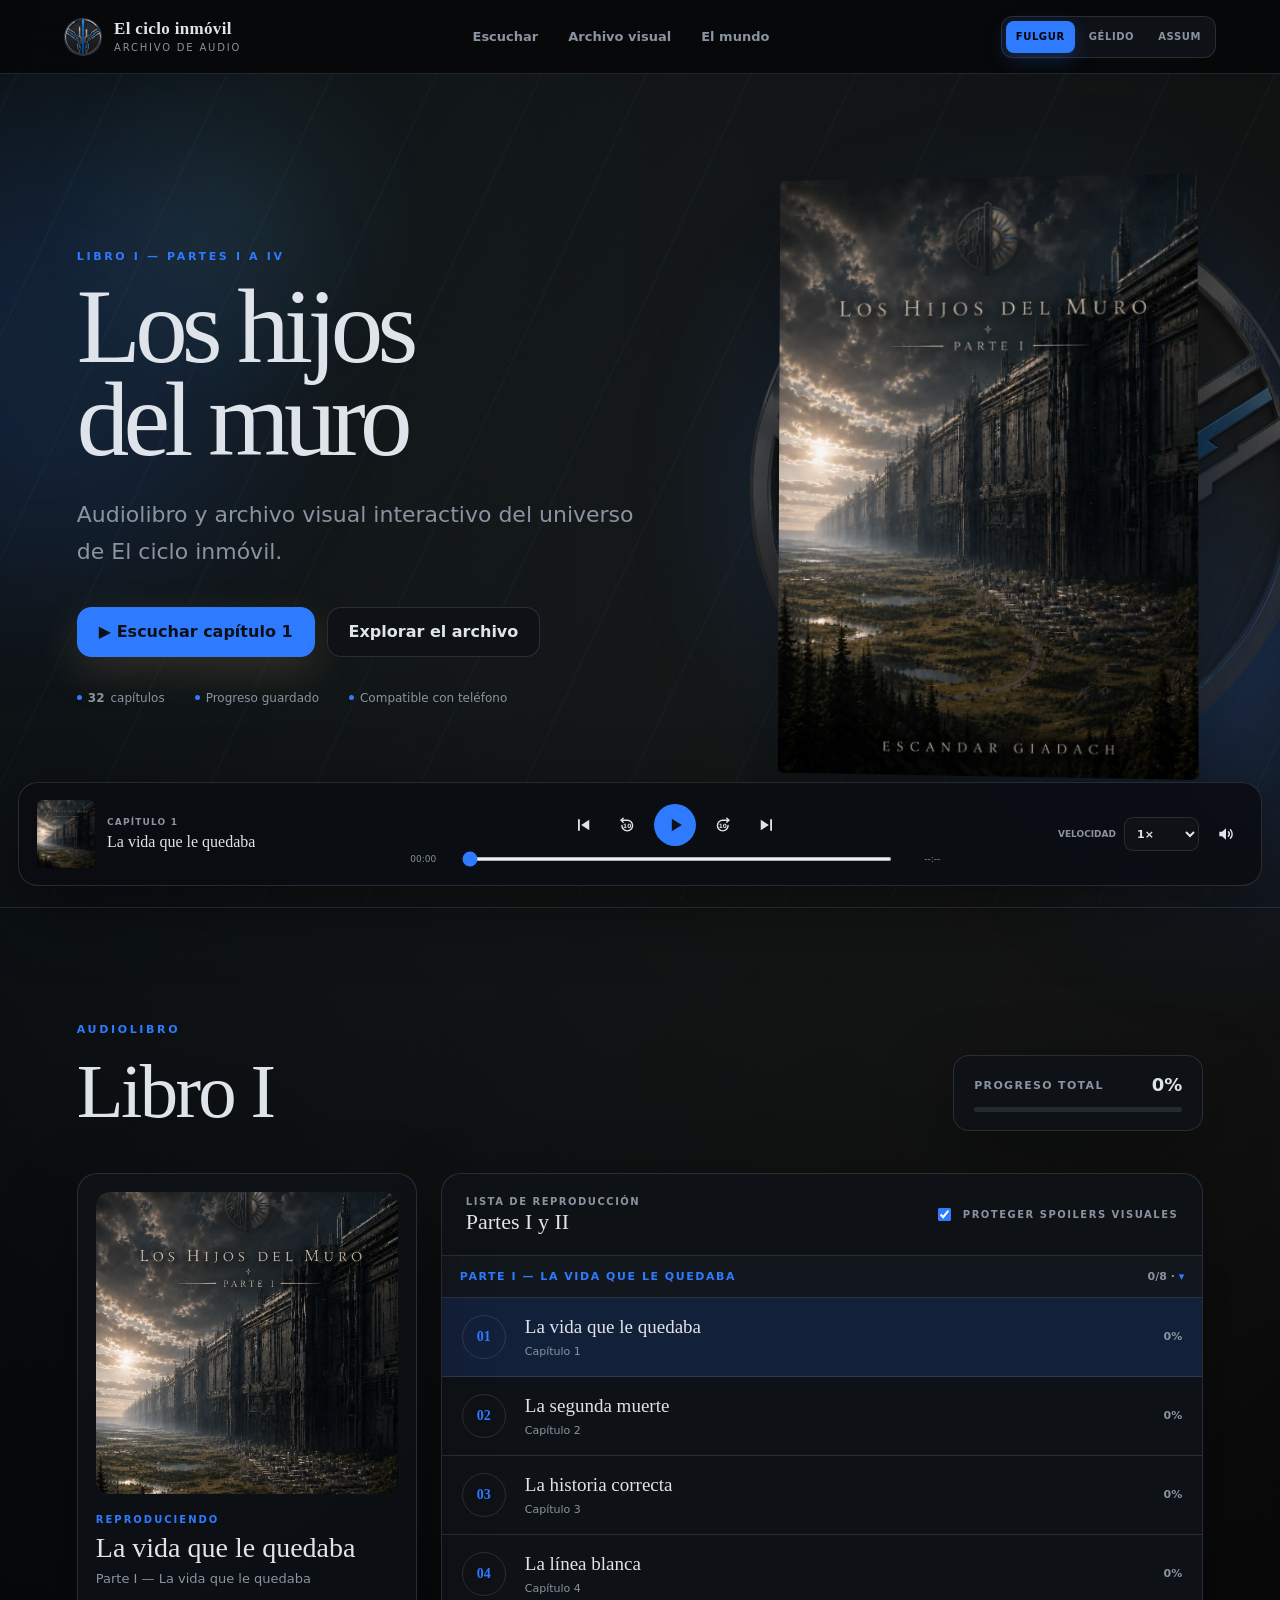
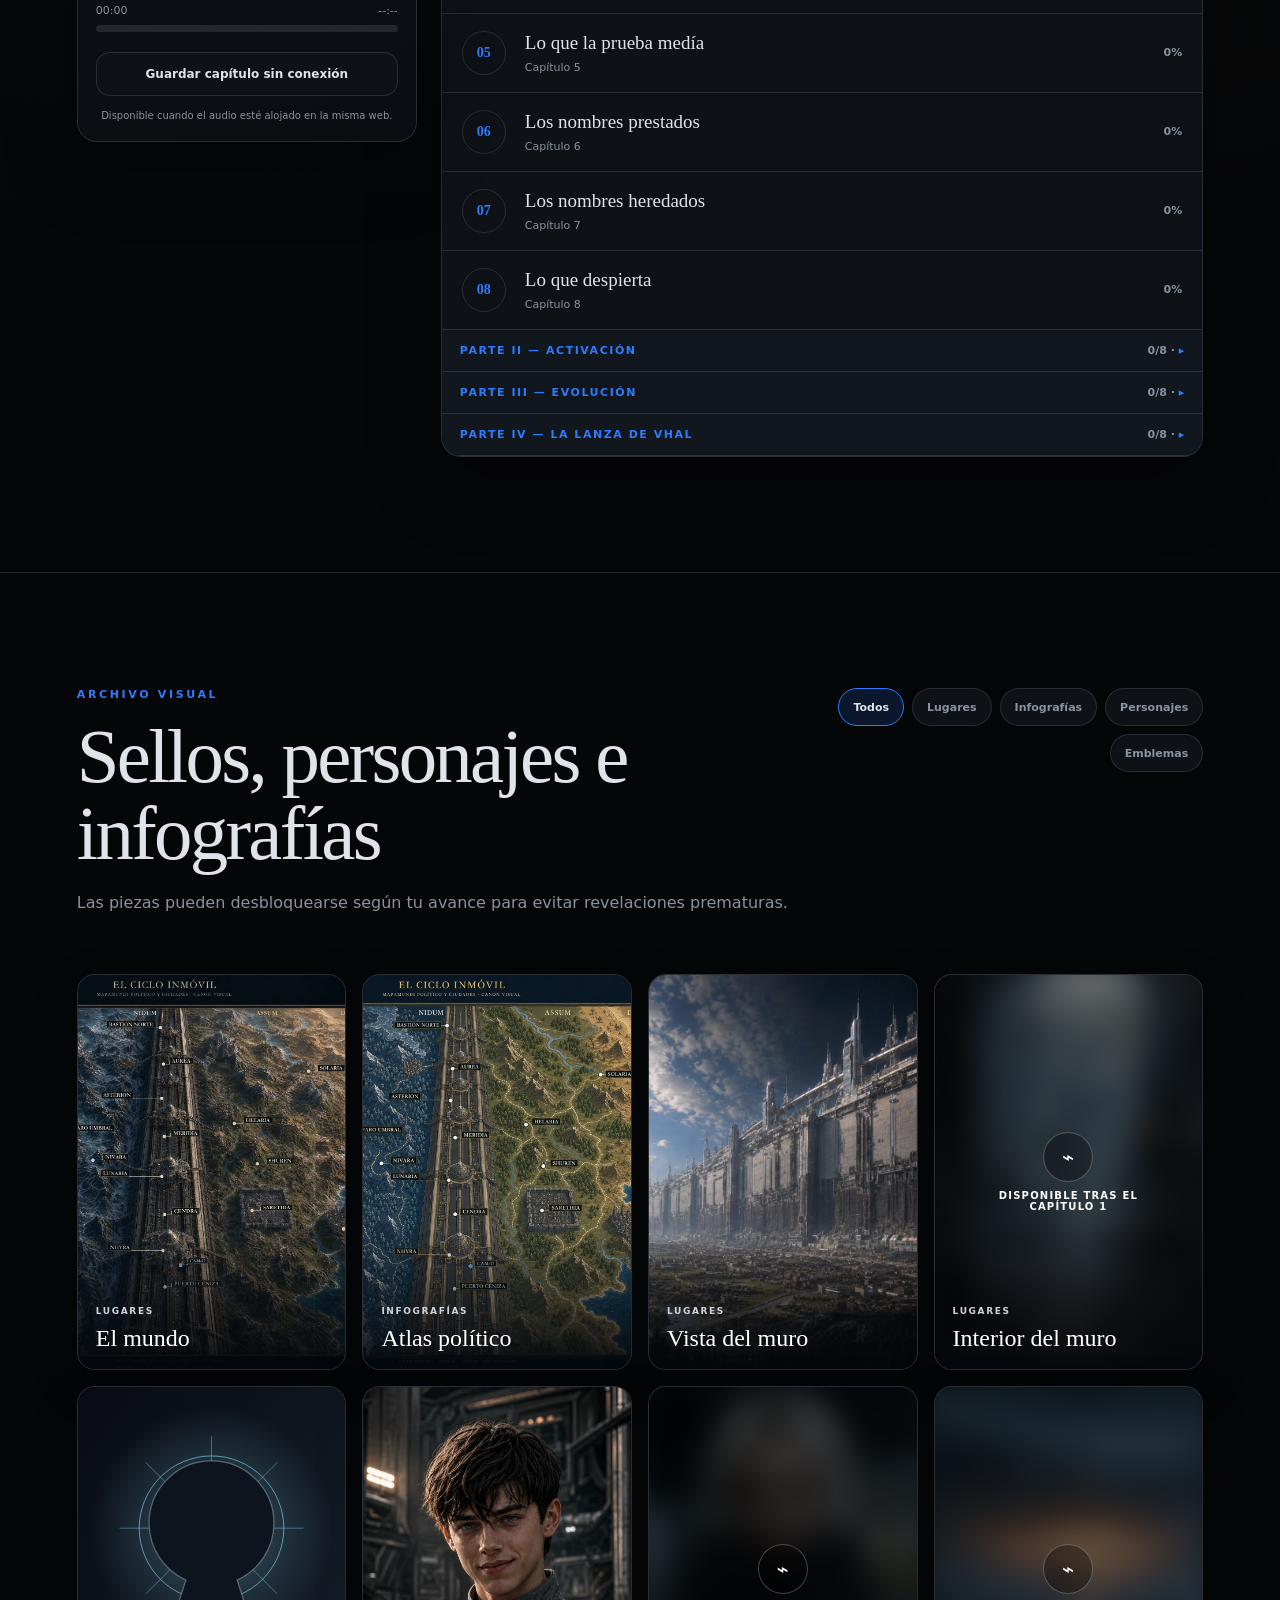
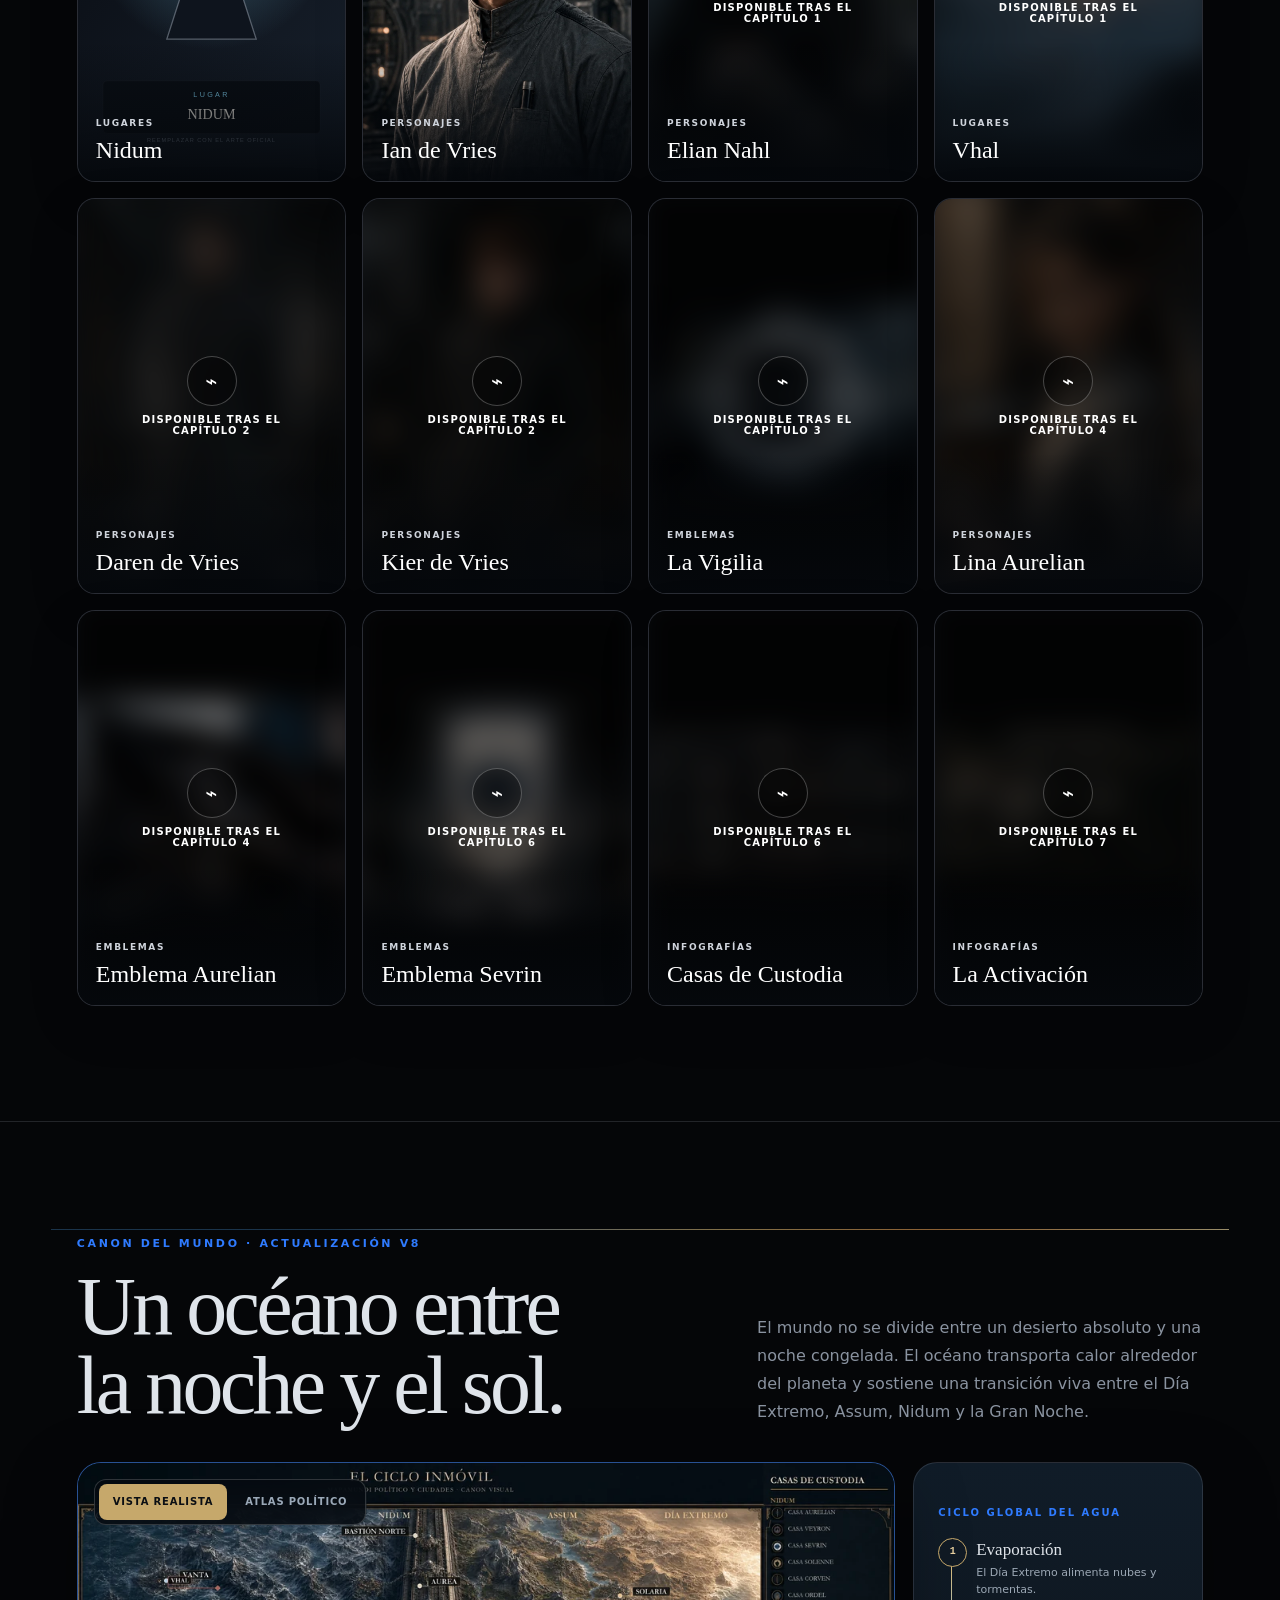
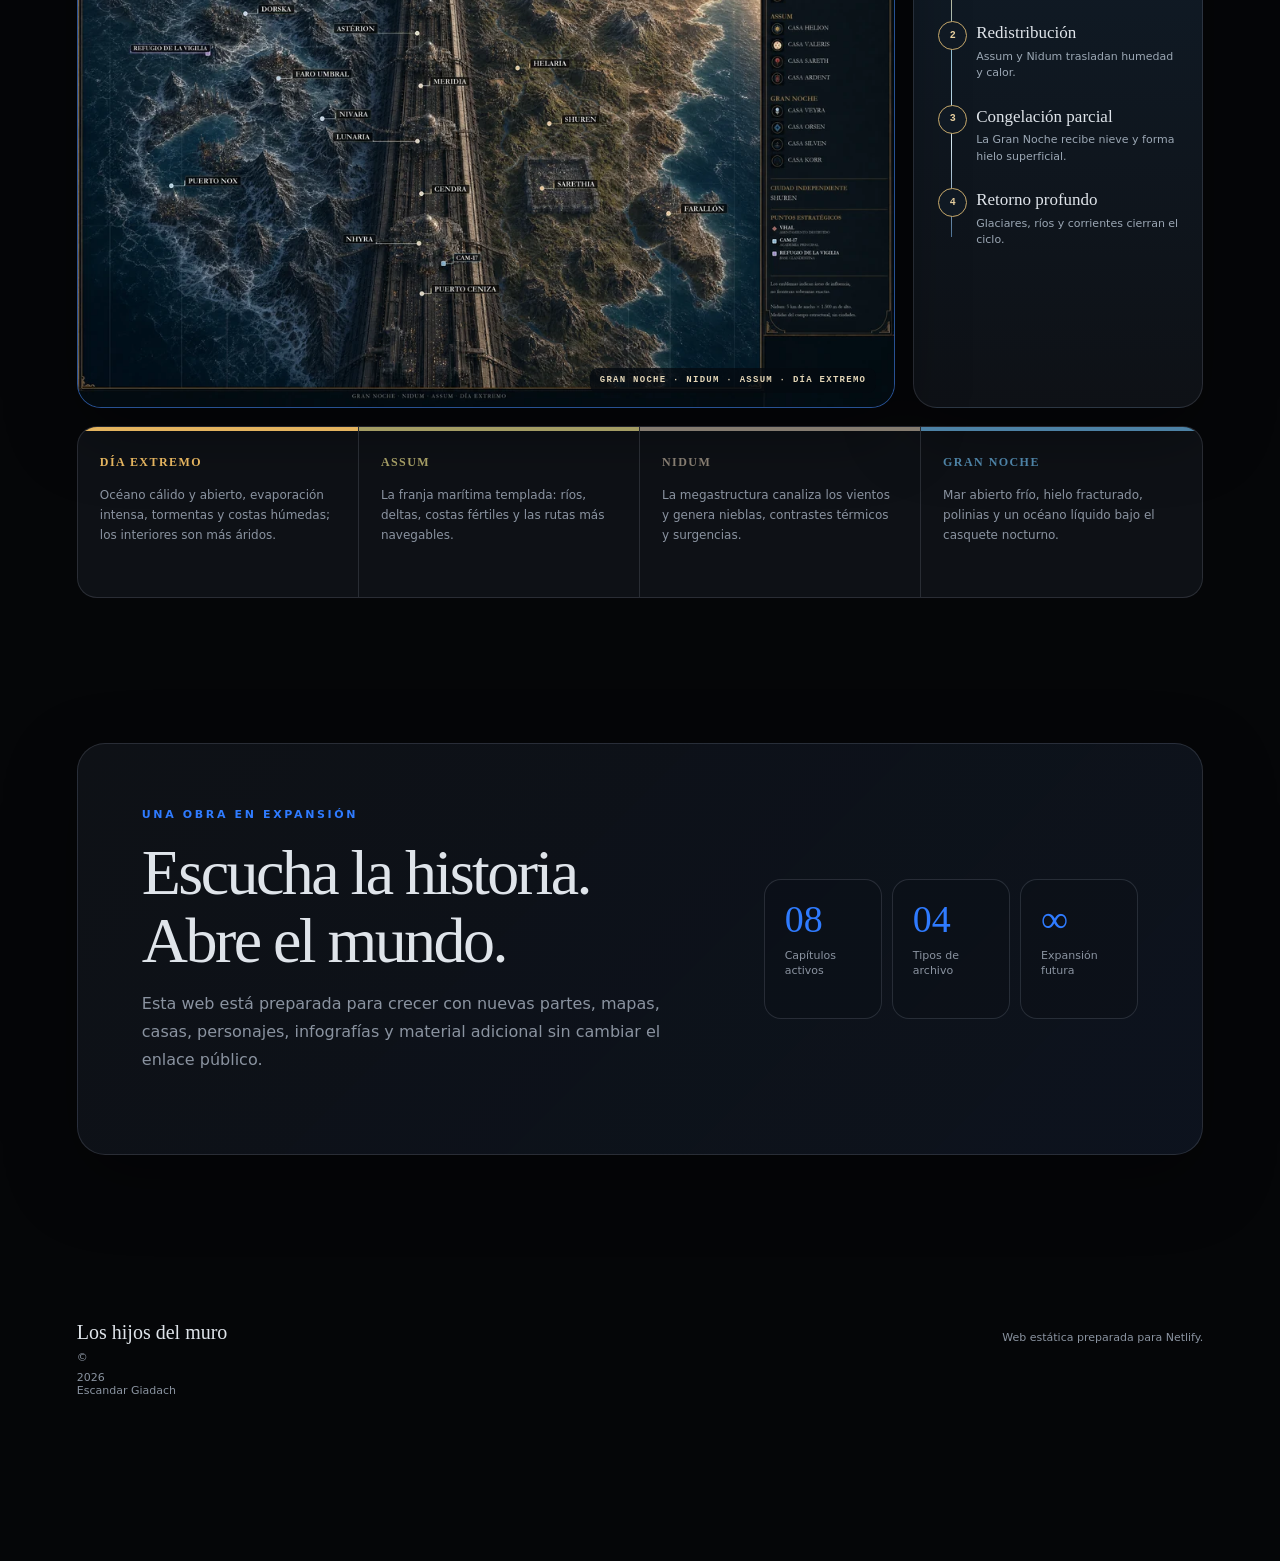
==== index.html @ 89ceb50f "Deploy inicial del shell (audio servido desde GitHub Releases)" ====
<!doctype html>
<html lang="es">
<head>
  <meta charset="utf-8">
  <meta name="viewport" content="width=device-width, initial-scale=1, viewport-fit=cover">
  <meta name="theme-color" content="#090c12">
  <meta name="description" content="Audiolibro y archivo visual de El ciclo inmóvil — Los hijos del muro.">
  <title>El ciclo inmóvil — Audiolibro</title>
  <link rel="manifest" href="manifest.webmanifest">
  <link rel="icon" href="assets/icons/icon.svg" type="image/svg+xml">
  <link rel="stylesheet" href="styles.css">
</head>
<body>
  <div class="ambient ambient-one"></div>
  <div class="ambient ambient-two"></div>
  <div class="embers" aria-hidden="true"></div>
  <canvas id="fxCanvas" aria-hidden="true"></canvas>
  <div id="fxVeil" aria-hidden="true"></div>

  <header class="topbar">
    <a class="brand" href="#inicio" aria-label="Ir al inicio">
      <span class="brand-mark" aria-hidden="true"><img id="brandSeal" src="assets/seals/seal-fulgur.webp" alt=""></span>
      <span><strong id="brandSaga">El ciclo inmóvil</strong><small>Archivo de audio</small></span>
    </a>
    <nav class="desktop-nav" aria-label="Navegación principal">
      <a href="#escuchar">Escuchar</a>
      <a href="#archivo">Archivo visual</a>
      <a href="#mundo">El mundo</a>
    </nav>
    <div class="top-actions">
      <div class="house-switcher" role="group" aria-label="Elegir Casa">
        <button type="button" data-house="fulgur">Fulgur</button>
        <button type="button" data-house="gelida">Gélido</button>
        <button type="button" data-house="assum">Assum</button>
      </div>
      <button class="menu-button" id="menuButton" type="button" aria-label="Abrir menú">☰</button>
    </div>
  </header>

  <div class="mobile-menu" id="mobileMenu" aria-hidden="true">
    <button class="mobile-close" id="mobileClose" type="button" aria-label="Cerrar menú">×</button>
    <a href="#escuchar">Escuchar</a>
    <a href="#archivo">Archivo visual</a>
    <a href="#mundo">El mundo</a>
    <div class="house-switcher mobile-house" role="group" aria-label="Elegir Casa">
      <button type="button" data-house="fulgur">Fulgur</button>
      <button type="button" data-house="gelida">Gélido</button>
      <button type="button" data-house="assum">Assum</button>
    </div>
  </div>

  <main>
    <section class="hero" id="inicio">
      <img class="hero-seal" id="heroSeal" src="assets/seals/seal-fulgur.webp" alt="" aria-hidden="true">
      <div class="hero-copy">
        <p class="eyebrow" id="partName">Parte I — La vida que le queda</p>
        <h1><span id="bookName">Los hijos del muro</span></h1>
        <p class="hero-description" id="siteDescription">Audiolibro y archivo visual interactivo del universo de El ciclo inmóvil.</p>
        <div class="hero-actions">
          <button class="primary-button" id="resumeButton" type="button">▶ Comenzar a escuchar</button>
          <a class="secondary-button" href="#archivo">Explorar el archivo</a>
        </div>
        <div class="hero-meta">
          <span><strong id="chapterCount">8</strong> capítulos</span>
          <span>Progreso guardado</span>
          <span>Compatible con teléfono</span>
        </div>
      </div>
      <div class="cover-wrap">
        <div class="cover-glow"></div>
        <img id="coverImage" src="assets/cover/portada.webp" alt="Portada de Los hijos del muro">
      </div>
    </section>

    <section class="section listening-section" id="escuchar">
      <div class="section-heading">
        <div>
          <p class="eyebrow">Audiolibro</p>
          <h2>Libro I</h2>
        </div>
        <div class="overall-progress-card">
          <span>Progreso total</span>
          <strong id="overallPercent">0%</strong>
          <div class="progress-track"><span id="overallProgress"></span></div>
        </div>
      </div>

      <div class="listening-layout">
        <aside class="now-playing-card">
          <div class="now-art"><img id="nowCover" src="assets/cover/portada.webp" alt="Portada"></div>
          <p class="mini-label">Reproduciendo</p>
          <h3 id="nowTitle">Selecciona un capítulo</h3>
          <p id="nowPart">Parte I — La vida que le queda</p>
          <div class="chapter-progress-summary">
            <span id="elapsedSummary">00:00</span>
            <span id="durationSummary">--:--</span>
          </div>
          <div class="progress-track large"><span id="cardProgress"></span></div>
          <button class="outline-button" id="offlineButton" type="button">Guardar capítulo sin conexión</button>
          <p class="small-note" id="offlineNote">Disponible cuando el audio esté alojado en la misma web.</p>
        </aside>

        <div class="chapter-panel">
          <div class="chapter-panel-head">
            <div>
              <span>Lista de reproducción</span>
              <strong id="playlistTitle">Partes I y II</strong>
            </div>
            <label class="spoiler-toggle">
              <input type="checkbox" id="spoilerToggle" checked>
              <span>Proteger spoilers visuales</span>
            </label>
          </div>
          <div class="chapter-list" id="chapterList" aria-live="polite"></div>
        </div>
      </div>
    </section>

    <section class="section archive-section" id="archivo">
      <div class="section-heading archive-heading">
        <div>
          <p class="eyebrow">Archivo visual</p>
          <h2>Sellos, personajes e infografías</h2>
          <p>Las piezas pueden desbloquearse según tu avance para evitar revelaciones prematuras.</p>
        </div>
        <div class="filter-row" id="filterRow" role="group" aria-label="Filtrar archivo"></div>
      </div>
      <div class="gallery-grid" id="galleryGrid"></div>
    </section>

    <section class="section atlas-section" id="mundo" aria-labelledby="atlasTitle">
      <div class="atlas-heading">
        <div>
          <p class="eyebrow">Canon del mundo · actualización v8</p>
          <h2 id="atlasTitle">Un océano entre la noche y el sol.</h2>
        </div>
        <p>El mundo no se divide entre un desierto absoluto y una noche congelada. El océano transporta calor alrededor del planeta y sostiene una transición viva entre el Día Extremo, Assum, Nidum y la Gran Noche.</p>
      </div>

      <div class="atlas-viewer">
        <div class="atlas-frame">
          <picture>
            <source id="worldMapSmall" media="(max-width: 760px)" srcset="assets/world/mundo-realista-final-1024.webp">
            <img id="worldMapImage" src="assets/world/mundo-realista-final-2048.webp" alt="Mapa realista canónico de El ciclo inmóvil con Gran Noche, Nidum, Assum, Día Extremo, ciudades y puntos estratégicos.">
          </picture>
          <div class="atlas-controls" role="group" aria-label="Elegir representación del mundo">
            <button class="atlas-toggle active" type="button" data-map-view="realista" aria-pressed="true">Vista realista</button>
            <button class="atlas-toggle" type="button" data-map-view="atlas" aria-pressed="false">Atlas político</button>
          </div>
          <span class="atlas-coordinate" aria-hidden="true">GRAN NOCHE · NIDUM · ASSUM · DÍA EXTREMO</span>
        </div>

        <aside class="ocean-cycle" aria-label="Ciclo global del agua">
          <p class="mini-label">Ciclo global del agua</p>
          <ol>
            <li><b>Evaporación</b><span>El Día Extremo alimenta nubes y tormentas.</span></li>
            <li><b>Redistribución</b><span>Assum y Nidum trasladan humedad y calor.</span></li>
            <li><b>Congelación parcial</b><span>La Gran Noche recibe nieve y forma hielo superficial.</span></li>
            <li><b>Retorno profundo</b><span>Glaciares, ríos y corrientes cierran el ciclo.</span></li>
          </ol>
        </aside>
      </div>

      <div class="climate-zones">
        <article data-zone="extremo"><span>Día Extremo</span><p>Océano cálido y abierto, evaporación intensa, tormentas y costas húmedas; los interiores son más áridos.</p></article>
        <article data-zone="assum"><span>Assum</span><p>La franja marítima templada: ríos, deltas, costas fértiles y las rutas más navegables.</p></article>
        <article data-zone="nidum"><span>Nidum</span><p>La megastructura canaliza los vientos y genera nieblas, contrastes térmicos y surgencias.</p></article>
        <article data-zone="noche"><span>Gran Noche</span><p>Mar abierto frío, hielo fracturado, polinias y un océano líquido bajo el casquete nocturno.</p></article>
      </div>

    </section>

    <section class="section world-section" id="expansion">
      <div class="world-card">
        <div>
          <p class="eyebrow">Una obra en expansión</p>
          <h2>Escucha la historia. Abre el mundo.</h2>
          <p>Esta web está preparada para crecer con nuevas partes, mapas, casas, personajes, infografías y material adicional sin cambiar el enlace público.</p>
        </div>
        <div class="world-stats">
          <article><strong>08</strong><span>Capítulos activos</span></article>
          <article><strong>04</strong><span>Tipos de archivo</span></article>
          <article><strong>∞</strong><span>Expansión futura</span></article>
        </div>
      </div>
    </section>
  </main>

  <footer>
    <div><strong id="footerBook">Los hijos del muro</strong><span>© <span id="year"></span> Escandar Giadach</span></div>
    <p>Web estática preparada para Netlify.</p>
  </footer>

  <div class="player-shell" id="playerShell" aria-label="Reproductor de audiolibro">
    <audio id="audio" preload="metadata"></audio>
    <div class="player-info">
      <img src="assets/cover/portada.webp" id="playerCover" alt="">
      <div><span id="playerChapter">Capítulo</span><strong id="playerTitle">Selecciona un capítulo</strong></div>
    </div>
    <div class="player-main">
      <div class="player-controls">
        <button type="button" id="previousButton" aria-label="Capítulo anterior"><svg viewBox="0 0 24 24" fill="currentColor" aria-hidden="true"><path d="M6 5h2.2v14H6z"/><path d="M19.5 5.6v12.8L9.8 12z"/></svg></button>
        <button type="button" id="backButton" aria-label="Retroceder 10 segundos"><svg viewBox="0 0 24 24" aria-hidden="true"><g fill="none" stroke="currentColor" stroke-width="1.7" stroke-linecap="round" stroke-linejoin="round"><path d="M7.4 3.8 5 6.2l2.4 2.4"/><path d="M5 6.2h7.3a6.4 6.4 0 1 1-6.4 6.4"/></g><text x="12.2" y="15.4" text-anchor="middle" font-size="7" font-weight="800" fill="currentColor" font-family="inherit">10</text></svg></button>
        <button class="play-button" type="button" id="playButton" aria-label="Reproducir"><svg viewBox="0 0 24 24" fill="currentColor" aria-hidden="true"><path d="M8.5 5.2v13.6L19.5 12z"/></svg></button>
        <button type="button" id="forwardButton" aria-label="Avanzar 10 segundos"><svg viewBox="0 0 24 24" aria-hidden="true"><g fill="none" stroke="currentColor" stroke-width="1.7" stroke-linecap="round" stroke-linejoin="round"><path d="M16.6 3.8 19 6.2l-2.4 2.4"/><path d="M19 6.2h-7.3a6.4 6.4 0 1 0 6.4 6.4"/></g><text x="11.8" y="15.4" text-anchor="middle" font-size="7" font-weight="800" fill="currentColor" font-family="inherit">10</text></svg></button>
        <button type="button" id="nextButton" aria-label="Capítulo siguiente"><svg viewBox="0 0 24 24" fill="currentColor" aria-hidden="true"><path d="M15.8 5h2.2v14h-2.2z"/><path d="M4.5 5.6v12.8L14.2 12z"/></svg></button>
      </div>
      <div class="timeline-row">
        <span id="currentTime">00:00</span>
        <input id="timeline" type="range" min="0" max="100" value="0" step="0.1" aria-label="Progreso del capítulo">
        <span id="duration">--:--</span>
      </div>
    </div>
    <div class="player-options">
      <label>Velocidad
        <select id="speedSelect" aria-label="Velocidad de reproducción">
          <option value="0.75">0.75×</option>
          <option value="1" selected>1×</option>
          <option value="1.25">1.25×</option>
          <option value="1.5">1.5×</option>
          <option value="1.75">1.75×</option>
          <option value="2">2×</option>
        </select>
      </label>
      <button type="button" id="muteButton" aria-label="Silenciar"><svg viewBox="0 0 24 24" aria-hidden="true"><path fill="currentColor" d="M4 9.3v5.4h3.3L12 18.9V5.1L7.3 9.3z"/><g fill="none" stroke="currentColor" stroke-width="1.7" stroke-linecap="round"><path d="M14.8 9.3a3.9 3.9 0 0 1 0 5.4"/><path d="M17.3 6.9a7.3 7.3 0 0 1 0 10.2"/></g></svg></button>
    </div>
  </div>

  <dialog class="lightbox" id="lightbox">
    <button class="lightbox-close" id="lightboxClose" type="button" aria-label="Cerrar">×</button>
    <img id="lightboxImage" alt="">
    <div><span id="lightboxCategory"></span><h3 id="lightboxTitle"></h3><p id="lightboxCaption"></p></div>
  </dialog>

  <div class="toast" id="toast" role="status" aria-live="polite"></div>

  <script src="content.js"></script>
  <script src="fx.js"></script>
  <script src="app.js"></script>
</body>
</html>
---- styles.css ----
:root{
  --bg:#090c12;
  --bg-soft:#10151e;
  --panel:#131a24;
  --panel-2:#171f2b;
  --text:#f2efe8;
  --muted:#9ca5b4;
  --line:rgba(255,255,255,.09);
  --accent:#c6a86b;
  --accent-soft:rgba(198,168,107,.15);
  --cold:#7bc9e8;
  --danger:#d47b72;
  --shadow:0 24px 70px rgba(0,0,0,.34);
  --radius:20px;
  --player-height:104px;
}

body.light{
  --bg:#eeeae2;
  --bg-soft:#e2ddd4;
  --panel:#f8f5ef;
  --panel-2:#ebe5db;
  --text:#171a20;
  --muted:#646b75;
  --line:rgba(20,24,31,.12);
  --accent:#82683b;
  --accent-soft:rgba(130,104,59,.13);
  --cold:#2a7598;
  --shadow:0 24px 65px rgba(72,61,45,.14);
}

*{box-sizing:border-box}
html{scroll-behavior:smooth;scroll-padding-top:88px}
body{
  margin:0;
  min-height:100vh;
  padding-bottom:calc(var(--player-height) + 30px);
  overflow-x:hidden;
  background:
    radial-gradient(circle at 14% 4%, rgba(123,201,232,.08), transparent 26%),
    radial-gradient(circle at 85% 10%, rgba(198,168,107,.08), transparent 22%),
    var(--bg);
  color:var(--text);
  font-family:Inter, ui-sans-serif, system-ui, -apple-system, BlinkMacSystemFont, "Segoe UI", sans-serif;
  -webkit-font-smoothing:antialiased;
}
button,input,select{font:inherit}
button,a{ -webkit-tap-highlight-color:transparent }
a{color:inherit}
img{max-width:100%}
button{color:inherit}

.ambient{position:fixed;z-index:-1;border-radius:50%;filter:blur(80px);opacity:.13;pointer-events:none}
.ambient-one{width:440px;height:440px;top:140px;left:-180px;background:var(--cold)}
.ambient-two{width:390px;height:390px;top:520px;right:-160px;background:var(--accent)}

.topbar{
  position:sticky;top:0;z-index:50;
  display:flex;align-items:center;justify-content:space-between;
  min-height:74px;padding:0 clamp(20px,5vw,72px);
  background:color-mix(in srgb, var(--bg) 84%, transparent);
  border-bottom:1px solid var(--line);
  backdrop-filter:blur(18px);
}
.brand{display:flex;align-items:center;gap:12px;text-decoration:none}
.brand-mark{display:grid;place-items:center;width:38px;height:38px;border:1px solid var(--line);border-radius:50%;color:var(--accent);background:var(--accent-soft)}
.brand strong,.brand small{display:block}.brand strong{font:600 17px/1.1 Georgia,serif;letter-spacing:.02em}.brand small{margin-top:4px;color:var(--muted);font-size:10px;letter-spacing:.18em;text-transform:uppercase}
.desktop-nav{display:flex;gap:30px}
.desktop-nav a{position:relative;color:var(--muted);font-size:13px;font-weight:700;text-decoration:none}
.desktop-nav a:hover{color:var(--text)}
.desktop-nav a::after{content:"";position:absolute;left:0;right:100%;bottom:-9px;height:1px;background:var(--accent);transition:.2s ease}
.desktop-nav a:hover::after{right:0}
.top-actions{display:flex;gap:8px}
.icon-button,.menu-button{display:grid;place-items:center;width:40px;height:40px;border:1px solid var(--line);border-radius:12px;background:var(--panel);cursor:pointer}
.icon-button:hover,.menu-button:hover{border-color:color-mix(in srgb,var(--accent) 60%,var(--line));background:var(--panel-2)}
.menu-button{display:none;font-size:20px}

.mobile-menu{position:fixed;inset:0;z-index:120;display:flex;flex-direction:column;justify-content:center;gap:26px;padding:40px;background:rgba(6,9,14,.97);transform:translateY(-102%);transition:.25s ease;visibility:hidden}
.mobile-menu.open{transform:translateY(0);visibility:visible}
.mobile-menu a{font:500 clamp(32px,9vw,54px)/1.1 Georgia,serif;text-decoration:none}
.mobile-close{position:absolute;top:20px;right:20px;width:46px;height:46px;border:1px solid rgba(255,255,255,.15);border-radius:50%;background:transparent;font-size:30px;cursor:pointer}

main{width:min(1460px,100%);margin:0 auto}
.hero{
  min-height:calc(100vh - 74px);
  display:grid;grid-template-columns:minmax(0,1.15fr) minmax(320px,.85fr);align-items:center;gap:clamp(44px,8vw,120px);
  padding:clamp(70px,8vw,125px) clamp(22px,6vw,90px) clamp(72px,10vw,130px);
}
.hero-copy{max-width:740px}
.eyebrow{margin:0 0 18px;color:var(--accent);font-size:11px;font-weight:800;letter-spacing:.24em;text-transform:uppercase}
.hero h1{margin:0;font:500 clamp(58px,8.2vw,126px)/.88 Georgia,"Times New Roman",serif;letter-spacing:-.055em;text-wrap:balance}
.hero h1 span{display:block}
.hero-description{max-width:640px;margin:30px 0 0;color:var(--muted);font-size:clamp(17px,2vw,22px);line-height:1.7}
.hero-actions{display:flex;flex-wrap:wrap;gap:12px;margin-top:36px}
.primary-button,.secondary-button,.outline-button{
  display:inline-flex;align-items:center;justify-content:center;min-height:50px;padding:0 21px;border-radius:14px;font-weight:800;text-decoration:none;cursor:pointer;transition:.18s ease
}
.primary-button{border:1px solid var(--accent);background:var(--accent);color:#0d1117;box-shadow:0 14px 40px rgba(198,168,107,.18)}
.primary-button:hover{transform:translateY(-2px);filter:brightness(1.05)}
.secondary-button,.outline-button{border:1px solid var(--line);background:var(--panel);color:var(--text)}
.secondary-button:hover,.outline-button:hover{border-color:var(--accent);background:var(--accent-soft)}
.hero-meta{display:flex;flex-wrap:wrap;gap:18px 30px;margin-top:34px;color:var(--muted);font-size:12px}
.hero-meta span{display:flex;align-items:center;gap:6px}.hero-meta span::before{content:"";width:5px;height:5px;border-radius:50%;background:var(--cold)}
.cover-wrap{position:relative;justify-self:center;width:min(420px,86vw);aspect-ratio:4/5.7;perspective:1200px}
.cover-wrap img{position:relative;z-index:2;width:100%;height:100%;object-fit:cover;border-radius:5px;box-shadow:var(--shadow);transform:rotateY(-4deg) rotateX(1deg)}
.cover-glow{position:absolute;inset:8% -10% -7% 8%;z-index:0;background:radial-gradient(circle,var(--accent-soft),transparent 65%);filter:blur(30px)}
.cover-badge{position:absolute;z-index:3;right:-20px;bottom:28px;padding:12px 16px;border:1px solid rgba(255,255,255,.13);border-radius:12px;background:rgba(10,14,20,.82);box-shadow:0 18px 40px rgba(0,0,0,.32);backdrop-filter:blur(12px);font-size:11px;font-weight:800;letter-spacing:.12em;text-transform:uppercase}
body.light .cover-badge{background:rgba(249,246,240,.9)}

.section{padding:clamp(80px,9vw,130px) clamp(22px,6vw,90px)}
.section-heading{display:flex;align-items:end;justify-content:space-between;gap:28px;margin-bottom:42px}
.section-heading h2{margin:0;font:500 clamp(42px,6vw,78px)/1 Georgia,serif;letter-spacing:-.035em}
.section-heading>div>p:last-child{max-width:720px;color:var(--muted);line-height:1.7}
.listening-section{border-top:1px solid var(--line)}
.overall-progress-card{min-width:250px;padding:18px 20px;border:1px solid var(--line);border-radius:16px;background:var(--panel);box-shadow:var(--shadow)}
.overall-progress-card span{color:var(--muted);font-size:11px;font-weight:800;letter-spacing:.12em;text-transform:uppercase}.overall-progress-card strong{float:right;font-size:18px}
.progress-track{height:5px;margin-top:14px;overflow:hidden;border-radius:999px;background:rgba(127,138,154,.2)}
.progress-track span{display:block;width:0;height:100%;border-radius:inherit;background:linear-gradient(90deg,var(--cold),var(--accent));transition:width .25s ease}
.progress-track.large{height:7px;margin:8px 0 20px}

.listening-layout{display:grid;grid-template-columns:340px minmax(0,1fr);gap:24px;align-items:start}
.now-playing-card{position:sticky;top:98px;padding:18px;border:1px solid var(--line);border-radius:var(--radius);background:linear-gradient(145deg,var(--panel),var(--bg-soft));box-shadow:var(--shadow)}
.now-art{overflow:hidden;aspect-ratio:1/1;border-radius:14px;background:var(--bg)}
.now-art img{width:100%;height:100%;object-fit:cover;object-position:center 28%}
.mini-label{margin:20px 0 7px;color:var(--accent);font-size:10px;font-weight:900;letter-spacing:.2em;text-transform:uppercase}
.now-playing-card h3{margin:0;font:500 28px/1.15 Georgia,serif}.now-playing-card>p:not(.mini-label):not(.small-note){margin:7px 0 18px;color:var(--muted);font-size:13px}
.chapter-progress-summary{display:flex;justify-content:space-between;color:var(--muted);font-size:11px;font-variant-numeric:tabular-nums}
.outline-button{width:100%;min-height:44px;font-size:12px}.small-note{margin:12px 4px 0;color:var(--muted);font-size:10px;line-height:1.5;text-align:center}
.chapter-panel{overflow:hidden;border:1px solid var(--line);border-radius:var(--radius);background:var(--panel);box-shadow:var(--shadow)}
.chapter-panel-head{display:flex;justify-content:space-between;align-items:center;gap:18px;padding:22px 24px;border-bottom:1px solid var(--line)}
.chapter-panel-head span{display:block;color:var(--muted);font-size:10px;font-weight:800;letter-spacing:.15em;text-transform:uppercase}.chapter-panel-head strong{display:block;margin-top:4px;font:500 22px/1 Georgia,serif}
.spoiler-toggle{display:flex;align-items:center;gap:9px;color:var(--muted);font-size:11px;cursor:pointer}.spoiler-toggle input{accent-color:var(--accent)}
.chapter-list{display:flex;flex-direction:column}
.chapter-item{display:grid;grid-template-columns:48px minmax(0,1fr) auto;gap:15px;align-items:center;padding:17px 20px;border:0;border-bottom:1px solid var(--line);background:transparent;text-align:left;cursor:pointer;transition:.15s ease}
.chapter-item:last-child{border-bottom:0}.chapter-item:hover{background:var(--panel-2)}.chapter-item.active{background:var(--accent-soft)}
.chapter-number{display:grid;place-items:center;width:44px;height:44px;border:1px solid var(--line);border-radius:50%;color:var(--accent);font:600 14px/1 Georgia,serif}
.chapter-copy strong{display:block;font:500 19px/1.2 Georgia,serif}.chapter-copy span{display:block;margin-top:6px;color:var(--muted);font-size:11px}
.chapter-state{min-width:74px;text-align:right}.chapter-state strong{display:block;color:var(--muted);font-size:11px;font-variant-numeric:tabular-nums}.chapter-state .mini-progress{width:72px;height:3px;margin-top:7px;border-radius:999px;background:rgba(127,138,154,.19);overflow:hidden}.chapter-state .mini-progress span{display:block;height:100%;background:var(--accent)}
.chapter-item.unavailable .chapter-copy span{color:var(--danger)}

.archive-section{border-top:1px solid var(--line)}
.archive-heading{align-items:flex-start}.filter-row{display:flex;flex-wrap:wrap;justify-content:flex-end;gap:8px;max-width:520px}
.filter-button{min-height:38px;padding:0 14px;border:1px solid var(--line);border-radius:999px;background:var(--panel);color:var(--muted);font-size:11px;font-weight:800;cursor:pointer}.filter-button.active,.filter-button:hover{border-color:var(--accent);background:var(--accent-soft);color:var(--text)}
.gallery-grid{display:grid;grid-template-columns:repeat(4,minmax(0,1fr));gap:16px}
.gallery-card{position:relative;overflow:hidden;min-height:390px;border:1px solid var(--line);border-radius:18px;background:var(--panel);cursor:pointer;box-shadow:0 16px 50px rgba(0,0,0,.15)}
.gallery-card img{width:100%;height:100%;min-height:390px;object-fit:cover;transition:transform .35s ease,filter .35s ease}.gallery-card:hover img{transform:scale(1.025)}
.gallery-card-contain img{object-fit:contain;background:#050607}
.gallery-overlay{position:absolute;inset:auto 0 0;padding:70px 18px 18px;background:linear-gradient(transparent,rgba(5,8,12,.94));color:white}
.gallery-overlay span{font-size:9px;font-weight:900;letter-spacing:.18em;text-transform:uppercase;color:#cfd4dc}.gallery-overlay h3{margin:7px 0 0;font:500 24px/1.1 Georgia,serif}
.gallery-card.locked img{filter:blur(14px) brightness(.45);transform:scale(1.08)}.gallery-card.locked:hover img{transform:scale(1.1)}
.lock-badge{position:absolute;inset:50% auto auto 50%;transform:translate(-50%,-50%);display:grid;place-items:center;gap:8px;width:150px;color:#fff;text-align:center}.lock-badge b{display:grid;place-items:center;width:50px;height:50px;border:1px solid rgba(255,255,255,.25);border-radius:50%;background:rgba(0,0,0,.32);font-size:20px}.lock-badge span{font-size:10px;font-weight:800;letter-spacing:.12em;text-transform:uppercase}

.world-section{padding-top:30px}.world-card{display:grid;grid-template-columns:1.2fr .8fr;gap:60px;align-items:center;padding:clamp(34px,5vw,70px);border:1px solid var(--line);border-radius:28px;background:linear-gradient(135deg,var(--panel),color-mix(in srgb,var(--panel) 65%,var(--accent-soft)));box-shadow:var(--shadow)}
.world-card h2{margin:0;font:500 clamp(40px,5vw,68px)/1.05 Georgia,serif;letter-spacing:-.04em}.world-card p:last-child{max-width:700px;color:var(--muted);font-size:16px;line-height:1.75}
.world-stats{display:grid;grid-template-columns:repeat(3,1fr);gap:10px}.world-stats article{min-height:140px;padding:20px;border:1px solid var(--line);border-radius:17px;background:rgba(0,0,0,.08)}.world-stats strong{display:block;color:var(--accent);font:500 38px/1 Georgia,serif}.world-stats span{display:block;margin-top:10px;color:var(--muted);font-size:11px;line-height:1.4}

footer{display:flex;justify-content:space-between;gap:30px;padding:50px clamp(22px,6vw,90px) 30px;color:var(--muted);font-size:11px}footer strong,footer span{display:block}footer strong{color:var(--text);font:500 20px/1.2 Georgia,serif}footer span{margin-top:7px}

.player-shell{position:fixed;left:18px;right:18px;bottom:14px;z-index:90;display:grid;grid-template-columns:minmax(190px,1fr) minmax(360px,1.5fr) minmax(160px,.8fr);gap:20px;align-items:center;min-height:var(--player-height);padding:14px 18px;border:1px solid rgba(255,255,255,.12);border-radius:20px;background:color-mix(in srgb,var(--bg-soft) 90%,transparent);box-shadow:0 22px 70px rgba(0,0,0,.45);backdrop-filter:blur(22px)}
body.light .player-shell{border-color:var(--line)}
.player-info{display:flex;align-items:center;gap:12px;min-width:0}.player-info img{width:58px;height:68px;border-radius:6px;object-fit:cover}.player-info div{min-width:0}.player-info span{display:block;color:var(--muted);font-size:9px;font-weight:900;letter-spacing:.13em;text-transform:uppercase}.player-info strong{display:block;margin-top:5px;overflow:hidden;text-overflow:ellipsis;white-space:nowrap;font:500 16px/1.2 Georgia,serif}
.player-main{display:flex;flex-direction:column;gap:8px}.player-controls{display:flex;justify-content:center;align-items:center;gap:10px}.player-controls button,.player-options button{display:grid;place-items:center;width:34px;height:34px;border:0;border-radius:50%;background:transparent;cursor:pointer}.player-controls button:hover,.player-options button:hover{background:var(--accent-soft)}.player-controls button small{font-size:8px}.player-controls button svg,.player-options button svg{width:20px;height:20px;display:block}.player-controls .play-button svg{width:22px;height:22px}.player-controls .play-button{width:42px;height:42px;background:var(--accent);color:#0d1117}.player-controls .play-button:hover{background:var(--accent);filter:brightness(1.05)}
.timeline-row{display:grid;grid-template-columns:42px 1fr 42px;gap:8px;align-items:center;color:var(--muted);font-size:9px;font-variant-numeric:tabular-nums}.timeline-row span:last-child{text-align:right}
input[type="range"]{width:100%;height:4px;accent-color:var(--accent);cursor:pointer}
.player-options{display:flex;justify-content:flex-end;align-items:center;gap:10px}.player-options label{display:flex;align-items:center;gap:8px;color:var(--muted);font-size:9px;font-weight:800;text-transform:uppercase}.player-options select{height:34px;padding:0 8px;border:1px solid var(--line);border-radius:9px;background:var(--panel);color:var(--text);font-size:11px}

.lightbox{width:min(980px,94vw);max-height:92vh;padding:0;overflow:hidden;border:1px solid rgba(255,255,255,.12);border-radius:20px;background:var(--bg-soft);color:var(--text);box-shadow:0 35px 100px rgba(0,0,0,.65)}.lightbox::backdrop{background:rgba(0,0,0,.82);backdrop-filter:blur(8px)}.lightbox img{display:block;width:100%;max-height:72vh;object-fit:contain;background:#05070a}.lightbox>div{padding:18px 22px 24px}.lightbox span{color:var(--accent);font-size:9px;font-weight:900;letter-spacing:.16em;text-transform:uppercase}.lightbox h3{margin:7px 0 8px;font:500 30px/1.1 Georgia,serif}.lightbox p{margin:0;color:var(--muted);line-height:1.6}.lightbox-close{position:absolute;top:12px;right:12px;z-index:3;width:42px;height:42px;border:1px solid rgba(255,255,255,.18);border-radius:50%;background:rgba(0,0,0,.58);color:#fff;font-size:26px;cursor:pointer}
.toast{position:fixed;z-index:200;left:50%;bottom:calc(var(--player-height) + 36px);max-width:min(440px,86vw);padding:13px 16px;border:1px solid var(--line);border-radius:12px;background:var(--panel-2);box-shadow:var(--shadow);color:var(--text);font-size:12px;line-height:1.5;opacity:0;transform:translate(-50%,14px);pointer-events:none;transition:.2s ease}.toast.visible{opacity:1;transform:translate(-50%,0)}

@media(max-width:1100px){
  .gallery-grid{grid-template-columns:repeat(3,minmax(0,1fr))}
  .player-shell{grid-template-columns:minmax(160px,.8fr) minmax(330px,1.4fr) auto}
  .world-card{grid-template-columns:1fr}.world-stats{max-width:620px}
}
@media(max-width:900px){
  :root{--player-height:150px}
  .desktop-nav{display:none}.menu-button{display:grid}
  .hero{grid-template-columns:1fr;min-height:auto;padding-top:90px}.hero-copy{text-align:center;margin:auto}.hero-description{margin-inline:auto}.hero-actions,.hero-meta{justify-content:center}.cover-wrap{width:min(380px,78vw)}
  .section-heading{align-items:flex-start;flex-direction:column}.overall-progress-card{width:100%}
  .listening-layout{grid-template-columns:1fr}.now-playing-card{position:relative;top:auto;display:grid;grid-template-columns:150px 1fr;column-gap:20px}.now-art{grid-row:1/8}.now-playing-card .outline-button,.now-playing-card .small-note{grid-column:2}.chapter-progress-summary,.progress-track.large{grid-column:2}
  .archive-heading .filter-row{justify-content:flex-start;max-width:none}.gallery-grid{grid-template-columns:repeat(2,minmax(0,1fr))}
  .player-shell{grid-template-columns:1fr auto;grid-template-rows:auto auto;gap:7px 12px}.player-info{grid-column:1}.player-main{grid-column:1/-1;grid-row:2}.player-options{grid-column:2;grid-row:1}.player-info img{width:42px;height:48px}.player-controls{position:absolute;top:14px;left:50%;transform:translateX(-50%)}
}
@media(max-width:620px){
  html{scroll-padding-top:70px}.topbar{min-height:64px;padding:0 15px}.brand-mark{width:34px;height:34px}.brand strong{font-size:15px}
  .hero{padding:70px 18px 86px}.hero h1{font-size:clamp(52px,18vw,80px)}.hero-description{font-size:16px;line-height:1.65}.hero-actions{flex-direction:column}.primary-button,.secondary-button{width:100%}.hero-meta{gap:12px;flex-direction:column;align-items:center}.cover-badge{right:-8px}
  .section{padding:72px 17px}.section-heading h2{font-size:44px}.listening-layout{gap:16px}.now-playing-card{display:block}.now-art{aspect-ratio:16/9}.now-art img{object-position:center 24%}.now-playing-card .outline-button{margin-top:4px}.chapter-panel-head{align-items:flex-start;flex-direction:column;padding:18px}.chapter-item{grid-template-columns:42px minmax(0,1fr);padding:15px 14px}.chapter-state{grid-column:2;display:flex;align-items:center;gap:10px;text-align:left}.chapter-state .mini-progress{flex:1;max-width:120px}.chapter-number{width:38px;height:38px}.chapter-copy strong{font-size:17px}
  .gallery-grid{grid-template-columns:1fr}.gallery-card,.gallery-card img{min-height:430px}
  .world-card{padding:30px 22px}.world-stats{grid-template-columns:1fr}.world-stats article{min-height:auto}.world-stats strong,.world-stats span{display:inline-block}.world-stats span{margin:0 0 0 12px}
  footer{flex-direction:column;padding-bottom:24px}
  :root{--player-height:186px}
  .player-shell{left:8px;right:8px;bottom:8px;padding:12px 14px 14px;border-radius:16px;grid-template-columns:1fr auto;grid-template-rows:auto auto;gap:10px 10px}.player-info{grid-column:1;grid-row:1;padding-right:0}.player-info strong{font-size:14px}.player-options{grid-column:2;grid-row:1;gap:8px}.player-options label{font-size:0;gap:0}.player-options label select{font-size:11px}.player-main{grid-column:1/-1;grid-row:2;gap:10px}.player-controls{position:static;transform:none;gap:18px}.player-controls button:nth-child(1),.player-controls button:nth-child(5){display:grid}.player-controls button{width:38px;height:38px}.player-controls .play-button{width:50px;height:50px}.timeline-row{grid-template-columns:38px 1fr 38px}.toast{bottom:calc(var(--player-height) + 23px)}
}
@media(prefers-reduced-motion:reduce){*{scroll-behavior:auto!important;transition:none!important;animation:none!important}}

/* ===== Casas: identidad por sello (Fulgur / Gelida / Assum) ===== */
:root{--accent-rgb:198,168,107}
body[data-house]{transition:background-color .45s ease,color .3s ease}
body[data-house="fulgur"]{--bg:#050608;--bg-soft:#0a0d12;--panel:#0e1116;--panel-2:#12161d;--text:#dfe4ea;--muted:#8a93a0;--accent:#2f7bff;--accent-soft:rgba(47,123,255,.15);--accent-rgb:47,123,255;--line:rgba(200,210,225,.15);--cold:#2f7bff}
body[data-house="gelida"]{--bg:#edf4f7;--bg-soft:#e1ebf0;--panel:#f9fcfd;--panel-2:#e8f0f4;--text:#0f171d;--muted:#5c707b;--accent:#101820;--accent-soft:rgba(16,24,32,.10);--accent-rgb:16,24,32;--line:rgba(10,30,40,.15);--cold:#8fcfe4;--shadow:0 24px 65px rgba(40,70,85,.16)}
body[data-house="assum"]{--bg:#140806;--bg-soft:#200d09;--panel:#2c120b;--panel-2:#36160d;--text:#ffece4;--muted:#c49a8b;--accent:#ff5a3c;--accent-soft:rgba(255,90,60,.15);--accent-rgb:255,90,60;--line:rgba(255,110,80,.20);--cold:#ff8a5f}

/* atmosfera por Casa */
body[data-house="fulgur"]::after{content:"";position:fixed;inset:0;z-index:-1;pointer-events:none;opacity:.55;background:radial-gradient(circle at 18% 24%,rgba(119,210,255,.15),transparent 16%),radial-gradient(circle at 82% 68%,rgba(119,210,255,.10),transparent 18%),repeating-linear-gradient(115deg,transparent 0 46px,rgba(119,210,255,.05) 46px 48px,transparent 48px 95px)}
body[data-house="gelida"]::after{content:"";position:fixed;inset:0;z-index:-1;pointer-events:none;opacity:.30;background-image:radial-gradient(circle,rgba(30,70,90,.35) 0 1px,transparent 1.5px),radial-gradient(circle,rgba(60,110,135,.25) 0 1px,transparent 1.6px);background-size:83px 83px,137px 137px;background-position:0 0,22px 37px}
body[data-house="assum"]::after{content:"";position:fixed;left:-10%;right:-10%;bottom:-170px;height:420px;z-index:-1;pointer-events:none;background:radial-gradient(ellipse at center,rgba(255,45,15,.26),transparent 64%);}
.embers{display:none}
body[data-house="assum"] .embers{display:none;position:fixed;inset:0;z-index:-1;pointer-events:none;opacity:.6;background:radial-gradient(circle at 14% 86%,rgba(255,170,82,.95) 0 2px,transparent 3px),radial-gradient(circle at 32% 92%,rgba(255,124,45,.95) 0 1.6px,transparent 2.7px),radial-gradient(circle at 48% 88%,rgba(255,188,110,.95) 0 2px,transparent 3px),radial-gradient(circle at 67% 94%,rgba(255,124,45,.95) 0 2px,transparent 3px),radial-gradient(circle at 82% 91%,rgba(255,188,110,.95) 0 2.2px,transparent 3.1px)}
to{background-position:120px 0,-20px 15px,160px 120px}}
}
to{transform:translateY(-5px) scaleX(1.04)}}
to{transform:translateY(-220px)}}

/* sello como identidad */
.brand-mark img{width:30px;height:30px;object-fit:contain;filter:drop-shadow(0 0 10px rgba(var(--accent-rgb),.55))}
.hero{position:relative}
.hero-copy,.cover-wrap{position:relative;z-index:1}
.hero-seal{position:absolute;z-index:0;right:-30px;top:50%;transform:translateY(-50%);width:min(560px,60vw);opacity:.30;pointer-events:none;user-select:none;filter:drop-shadow(0 0 70px rgba(var(--accent-rgb),.55));transition:opacity .4s ease}
body.light .hero-seal{opacity:.34}

/* selector de Casa */
.house-switcher{display:flex;gap:4px;padding:4px;border:1px solid var(--line);border-radius:12px;background:var(--panel)}
.house-switcher button{min-width:60px;height:32px;padding:0 10px;border:0;border-radius:8px;background:transparent;color:var(--muted);font-size:10px;font-weight:900;letter-spacing:.06em;text-transform:uppercase;cursor:pointer;transition:.18s}
.house-switcher button:hover{color:var(--text)}
.house-switcher button.active{color:var(--bg);background:var(--accent);box-shadow:0 6px 20px rgba(var(--accent-rgb),.25)}
.mobile-house{margin-top:34px;align-self:flex-start}

@media(max-width:620px){.hero-seal{right:50%;transform:translate(50%,-50%);width:82vw;opacity:.20}}

/* Gélido: acentos oscuros sobre fondo claro -> texto claro dentro de botones de acento */
body[data-house="gelida"] .primary-button,
body[data-house="gelida"] .player-controls .play-button,
body[data-house="gelida"] .house-switcher button.active{color:#f2f7fa}
body[data-house="gelida"] .ambient{opacity:.20}

/* switcher directo en topbar en movil; sin submenu */
@media(max-width:900px){
  .topbar .house-switcher{display:flex}
  .menu-button{display:none!important}
}
@media(max-width:620px){
  .topbar{gap:10px;padding:0 10px}
  .brand small{display:none}
  .brand strong{font-size:13px}
  .house-switcher{padding:3px;gap:3px}
  .house-switcher button{min-width:0;padding:0 9px;height:30px;font-size:9px;letter-spacing:.03em}
}

/* acordeon de partes */
.part-header{display:flex;align-items:center;justify-content:space-between;gap:14px;width:100%;padding:14px 18px;border:0;border-bottom:1px solid var(--line);background:var(--panel-2);cursor:pointer;text-align:left}
.part-header:hover{background:var(--accent-soft)}
.part-header .part-title{color:var(--accent);font-size:11px;font-weight:900;letter-spacing:.14em;text-transform:uppercase}
.part-header .part-meta{color:var(--muted);font-size:11px;font-weight:700;white-space:nowrap}
.part-header .part-chevron{font-style:normal;color:var(--accent)}

/* ===== Atlas y canon oceánico v8 ===== */
.atlas-section{position:relative;border-top:1px solid var(--line);isolation:isolate}
.atlas-section::before{content:"";position:absolute;inset:9% 4% auto;height:1px;z-index:-1;background:linear-gradient(90deg,#274c70 0 24%,#8797a2 37%,#c6a86b 57%,#d7904b 76%,#ead59e 100%);opacity:.65}
.atlas-heading{display:grid;grid-template-columns:minmax(0,1.15fr) minmax(300px,.85fr);gap:clamp(28px,6vw,90px);align-items:end;margin-bottom:36px}
.atlas-heading h2{max-width:850px;margin:0;font:500 clamp(46px,6.4vw,88px)/.96 Georgia,serif;letter-spacing:-.045em;text-wrap:balance}
.atlas-heading>p{max-width:640px;margin:0;color:var(--muted);font-size:16px;line-height:1.75}
.atlas-viewer{display:grid;grid-template-columns:minmax(0,1fr) 290px;gap:18px;align-items:stretch}
.atlas-frame{position:relative;overflow:hidden;min-height:480px;border:1px solid color-mix(in srgb,var(--accent) 45%,var(--line));border-radius:24px;background:#07131f;box-shadow:var(--shadow)}
.atlas-frame picture,.atlas-frame img{display:block;width:100%;height:100%}
.atlas-frame img{min-height:480px;object-fit:cover;transition:opacity .2s ease}
.atlas-controls{position:absolute;z-index:2;top:16px;left:16px;display:flex;gap:4px;padding:4px;border:1px solid rgba(255,255,255,.17);border-radius:12px;background:rgba(5,10,16,.82);backdrop-filter:blur(16px)}
.atlas-toggle{min-height:36px;padding:0 14px;border:0;border-radius:8px;background:transparent;color:#9ba9b8;font-size:10px;font-weight:900;letter-spacing:.08em;text-transform:uppercase;cursor:pointer}
.atlas-toggle.active{background:#c6a86b;color:#0a0e13}
.atlas-toggle:focus-visible,.canon-actions a:focus-visible{outline:2px solid #fff;outline-offset:3px}
.atlas-coordinate{position:absolute;right:18px;bottom:14px;padding:7px 10px;border-radius:8px;background:rgba(5,10,16,.78);color:#e4d6b7;font:700 9px/1.2 ui-monospace,SFMono-Regular,Consolas,monospace;letter-spacing:.14em}
.ocean-cycle{padding:24px;border:1px solid var(--line);border-radius:24px;background:linear-gradient(180deg,#101c28,var(--panel));box-shadow:var(--shadow)}
.ocean-cycle ol{position:relative;display:grid;gap:0;margin:22px 0 0;padding:0;list-style:none;counter-reset:cycle}
.ocean-cycle ol::before{content:"";position:absolute;left:13px;top:12px;bottom:12px;width:1px;background:linear-gradient(#e3b86b,#8bb8cd,#d6e7ef,#4d7194)}
.ocean-cycle li{position:relative;padding:0 0 25px 38px;counter-increment:cycle}
.ocean-cycle li:last-child{padding-bottom:0}
.ocean-cycle li::before{content:counter(cycle);position:absolute;left:0;top:-2px;display:grid;place-items:center;width:27px;height:27px;border:1px solid #c6a86b;border-radius:50%;background:#101923;color:#e7cf9f;font:700 10px/1 ui-monospace,monospace}
.ocean-cycle b,.ocean-cycle span{display:block}.ocean-cycle b{font:500 17px/1.15 Georgia,serif}.ocean-cycle span{margin-top:6px;color:#9ba7b4;font-size:11px;line-height:1.5}
.climate-zones{display:grid;grid-template-columns:repeat(4,minmax(0,1fr));margin-top:18px;border:1px solid var(--line);border-radius:20px;overflow:hidden;background:var(--panel)}
.climate-zones article{position:relative;min-height:170px;padding:24px 22px;border-right:1px solid var(--line)}
.climate-zones article:last-child{border-right:0}
.climate-zones article::before{content:"";position:absolute;left:0;right:0;top:0;height:4px;background:var(--zone)}
.climate-zones [data-zone="extremo"]{--zone:#e4b45f}.climate-zones [data-zone="assum"]{--zone:#a49d64}.climate-zones [data-zone="nidum"]{--zone:#857c70}.climate-zones [data-zone="noche"]{--zone:#4d82a5}
.climate-zones span{color:var(--zone);font:600 12px/1 Georgia,serif;letter-spacing:.12em;text-transform:uppercase}
.climate-zones p{margin:16px 0 0;color:var(--muted);font-size:12px;line-height:1.65}
.canon-actions{display:flex;align-items:center;justify-content:space-between;gap:28px;margin-top:18px;padding:20px 22px;border:1px solid var(--line);border-radius:16px;background:color-mix(in srgb,var(--panel) 84%,transparent)}
.canon-actions p{max-width:820px;margin:0;color:var(--muted);font-size:12px;line-height:1.65}.canon-actions strong{color:var(--text)}.canon-actions .secondary-button{flex:none}

@media(max-width:1100px){
  .atlas-viewer{grid-template-columns:1fr}.ocean-cycle ol{grid-template-columns:repeat(4,1fr);gap:16px}.ocean-cycle ol::before{left:14px;right:14px;top:13px;bottom:auto;width:auto;height:1px}.ocean-cycle li{padding:38px 8px 0}.ocean-cycle li::before{top:0}
  .climate-zones{grid-template-columns:repeat(2,1fr)}.climate-zones article:nth-child(2){border-right:0}.climate-zones article:nth-child(-n+2){border-bottom:1px solid var(--line)}
}
@media(max-width:760px){
  .atlas-heading{grid-template-columns:1fr}.atlas-heading h2{font-size:48px}.atlas-viewer{gap:14px}.atlas-frame,.atlas-frame img{min-height:360px}.atlas-frame img{object-fit:contain;background:#07131f}.atlas-coordinate{display:none}
  .ocean-cycle ol{grid-template-columns:1fr}.ocean-cycle ol::before{left:13px;right:auto;top:12px;bottom:12px;width:1px;height:auto}.ocean-cycle li{padding:0 0 24px 39px}.ocean-cycle li::before{top:-2px}.ocean-cycle li:last-child{padding-bottom:0}
  .climate-zones{grid-template-columns:1fr}.climate-zones article{min-height:auto;border-right:0;border-bottom:1px solid var(--line)}.climate-zones article:nth-child(3){border-bottom:1px solid var(--line)}.climate-zones article:last-child{border-bottom:0}
  .canon-actions{align-items:stretch;flex-direction:column}.canon-actions .secondary-button{width:100%}
}

/* efectos elementales al cambiar de Casa */
#fxCanvas{position:fixed;inset:0;z-index:150;pointer-events:none}
#fxVeil{position:fixed;inset:0;z-index:151;pointer-events:none;opacity:0;transition:opacity .18s ease}
@keyframes sealFulgur{0%{opacity:0}10%{opacity:1;filter:drop-shadow(0 0 22px #2f7bff) brightness(2)}18%{opacity:.2}30%{opacity:1;filter:drop-shadow(0 0 30px #2f7bff) brightness(2.2)}42%{opacity:.5}56%{opacity:1;filter:drop-shadow(0 0 26px #2f7bff) brightness(1.5)}100%{opacity:1;filter:drop-shadow(0 0 8px #2f7bff) brightness(1)}}
.seal-anim-fulgur{animation:sealFulgur 1.1s linear both}
@keyframes sealGelida{0%{opacity:0;filter:brightness(3.4) blur(8px) saturate(.15)}55%{opacity:1;filter:brightness(1.7) blur(1.5px) saturate(.55) drop-shadow(0 0 24px #bfe9f7)}100%{opacity:1;filter:brightness(1) blur(0) saturate(1)}}
.seal-anim-gelida{animation:sealGelida 1.3s ease-out both}
@keyframes sealAssum{0%{opacity:0;filter:brightness(.25) sepia(1) hue-rotate(-30deg) saturate(7)}40%{opacity:1;filter:brightness(1.7) sepia(.75) hue-rotate(-26deg) saturate(6) drop-shadow(0 0 28px #ff3d00)}100%{opacity:1;filter:brightness(1) sepia(0) saturate(1)}}
.seal-anim-assum{animation:sealAssum 1.15s ease-out both}
@media(prefers-reduced-motion:reduce){#fxCanvas,#fxVeil{display:none}}
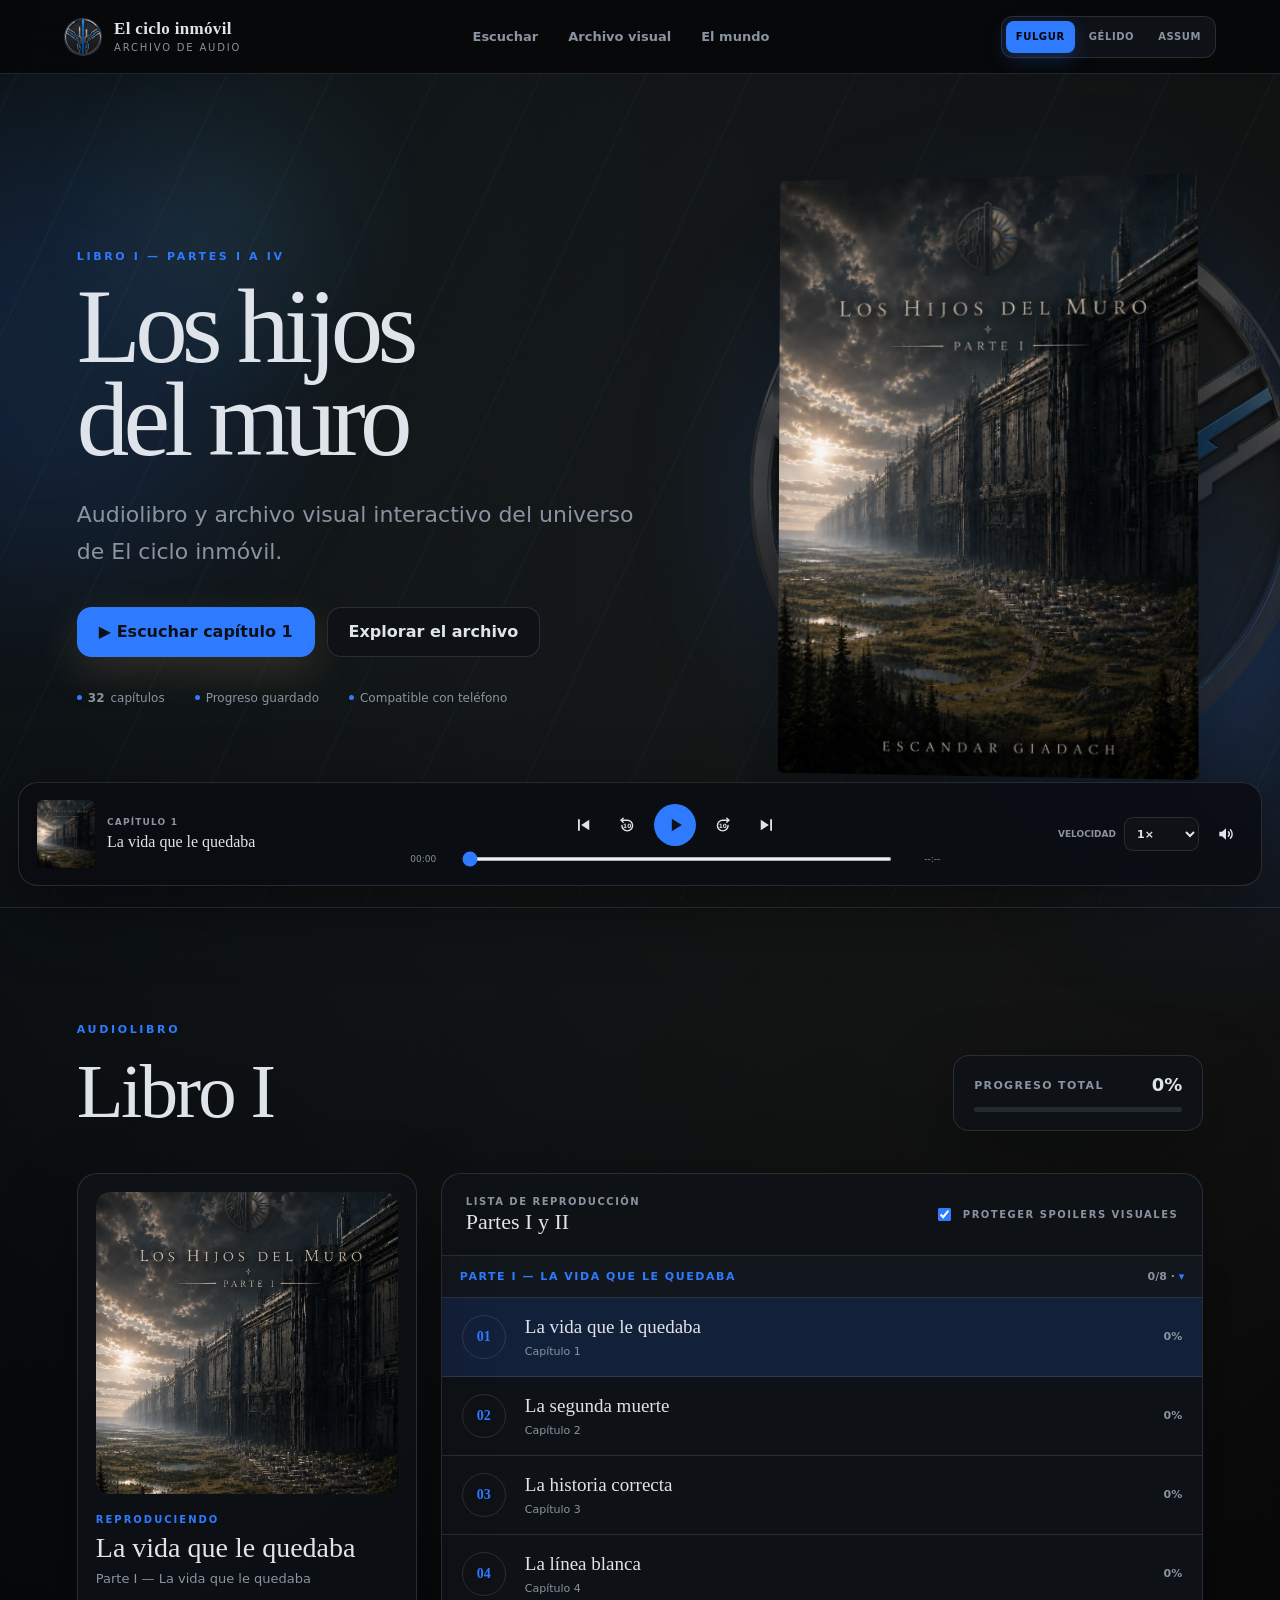
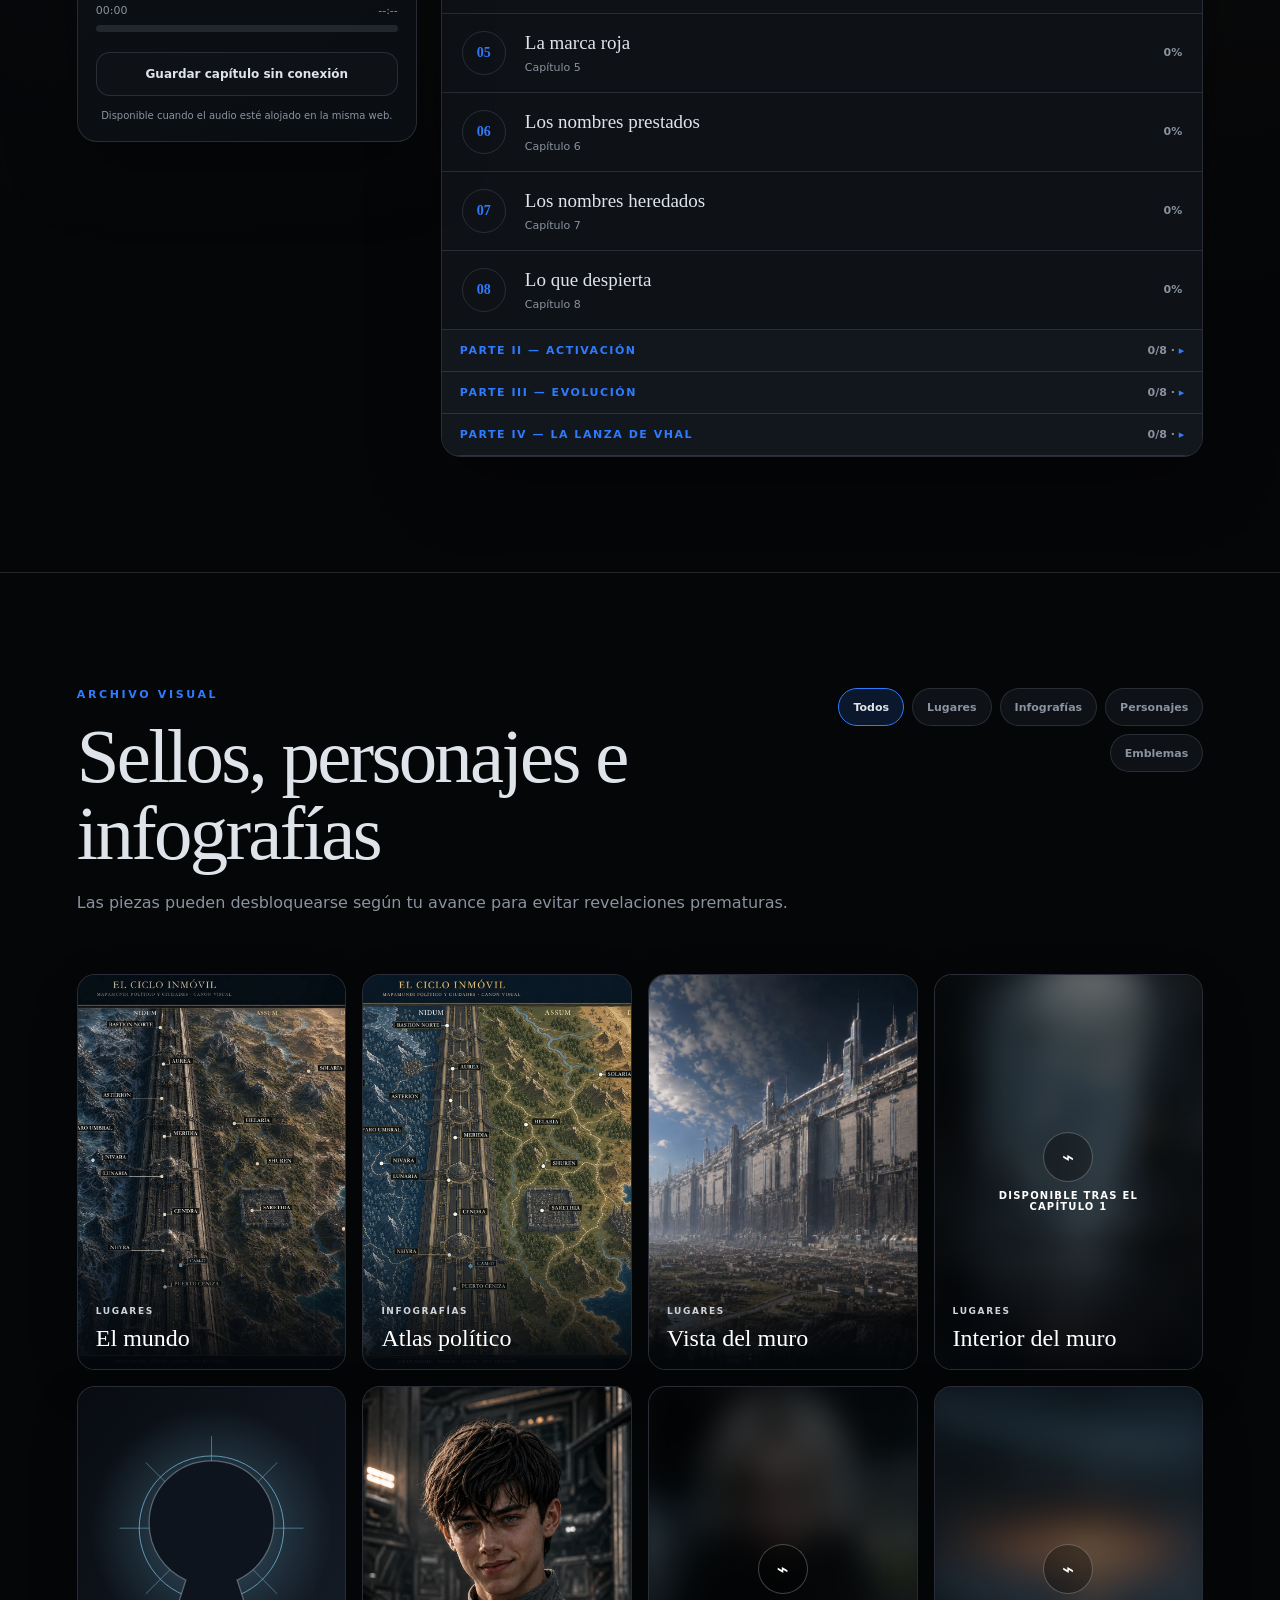
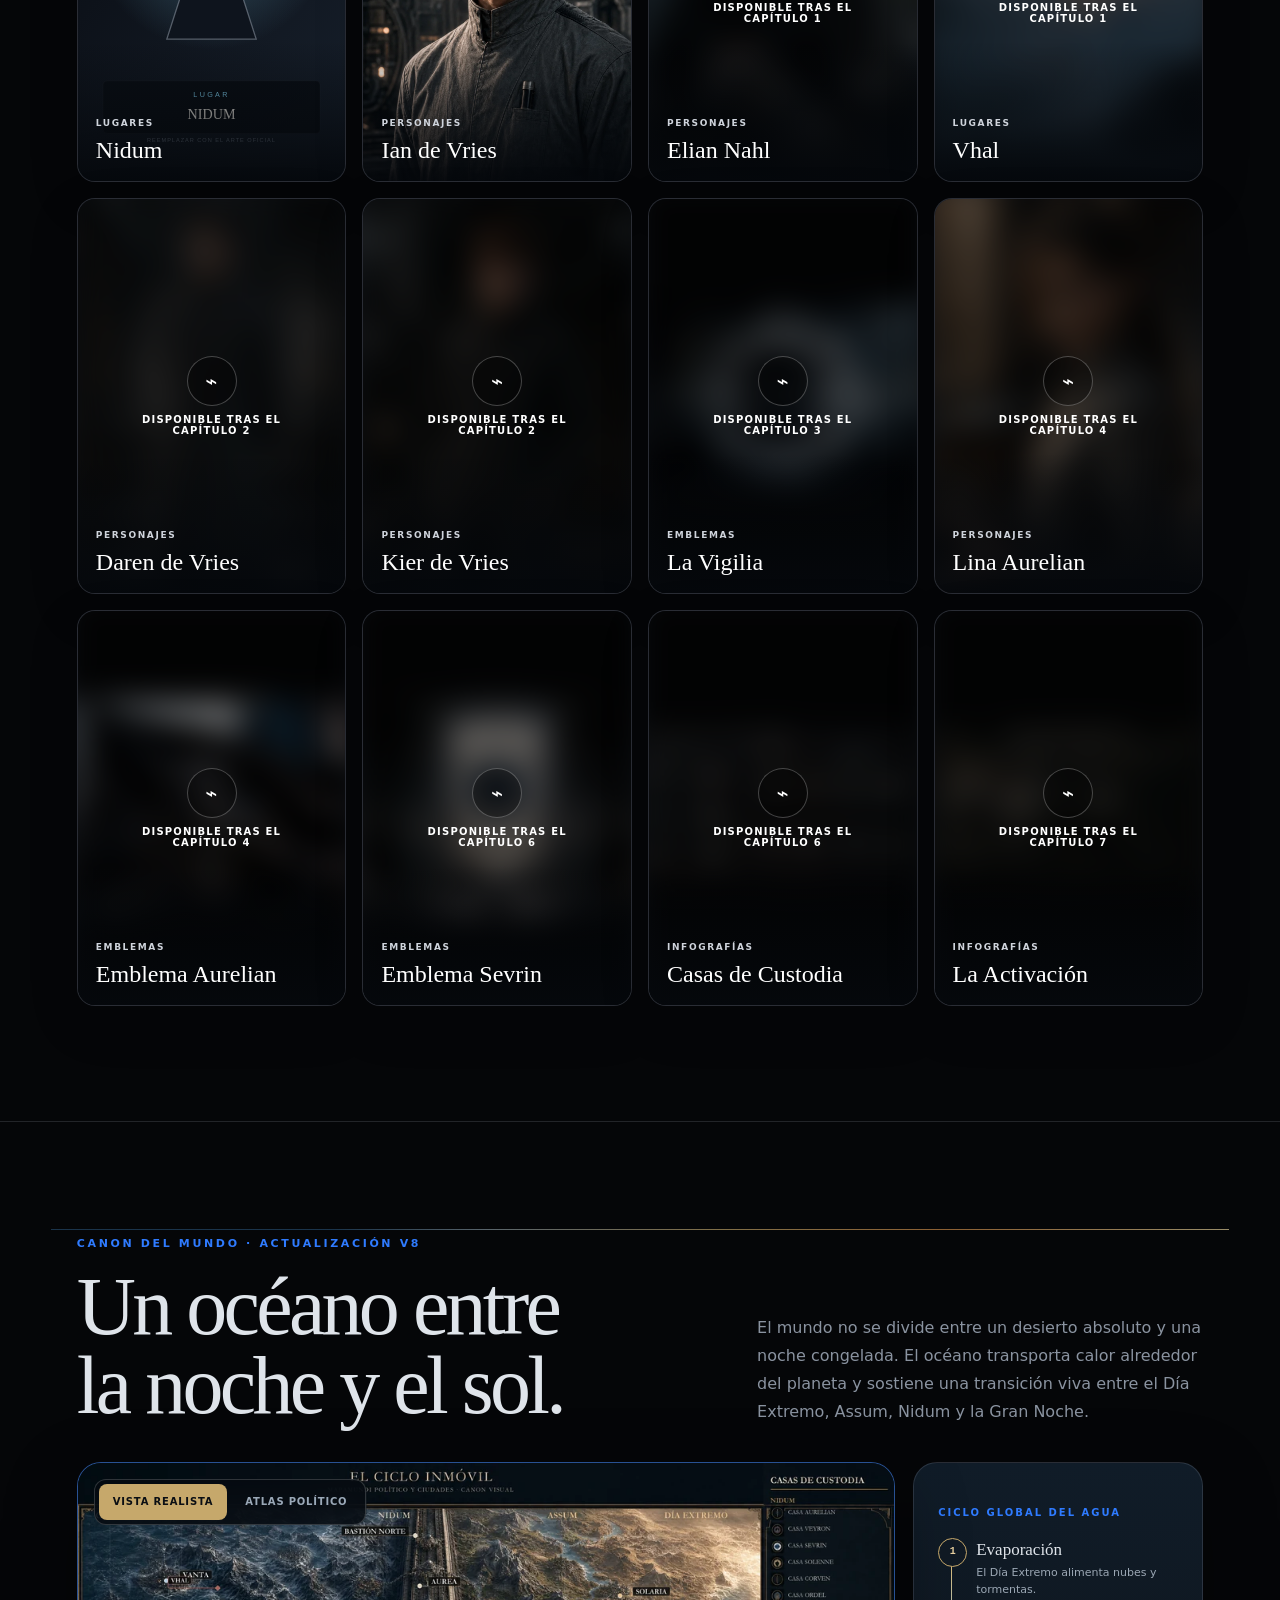
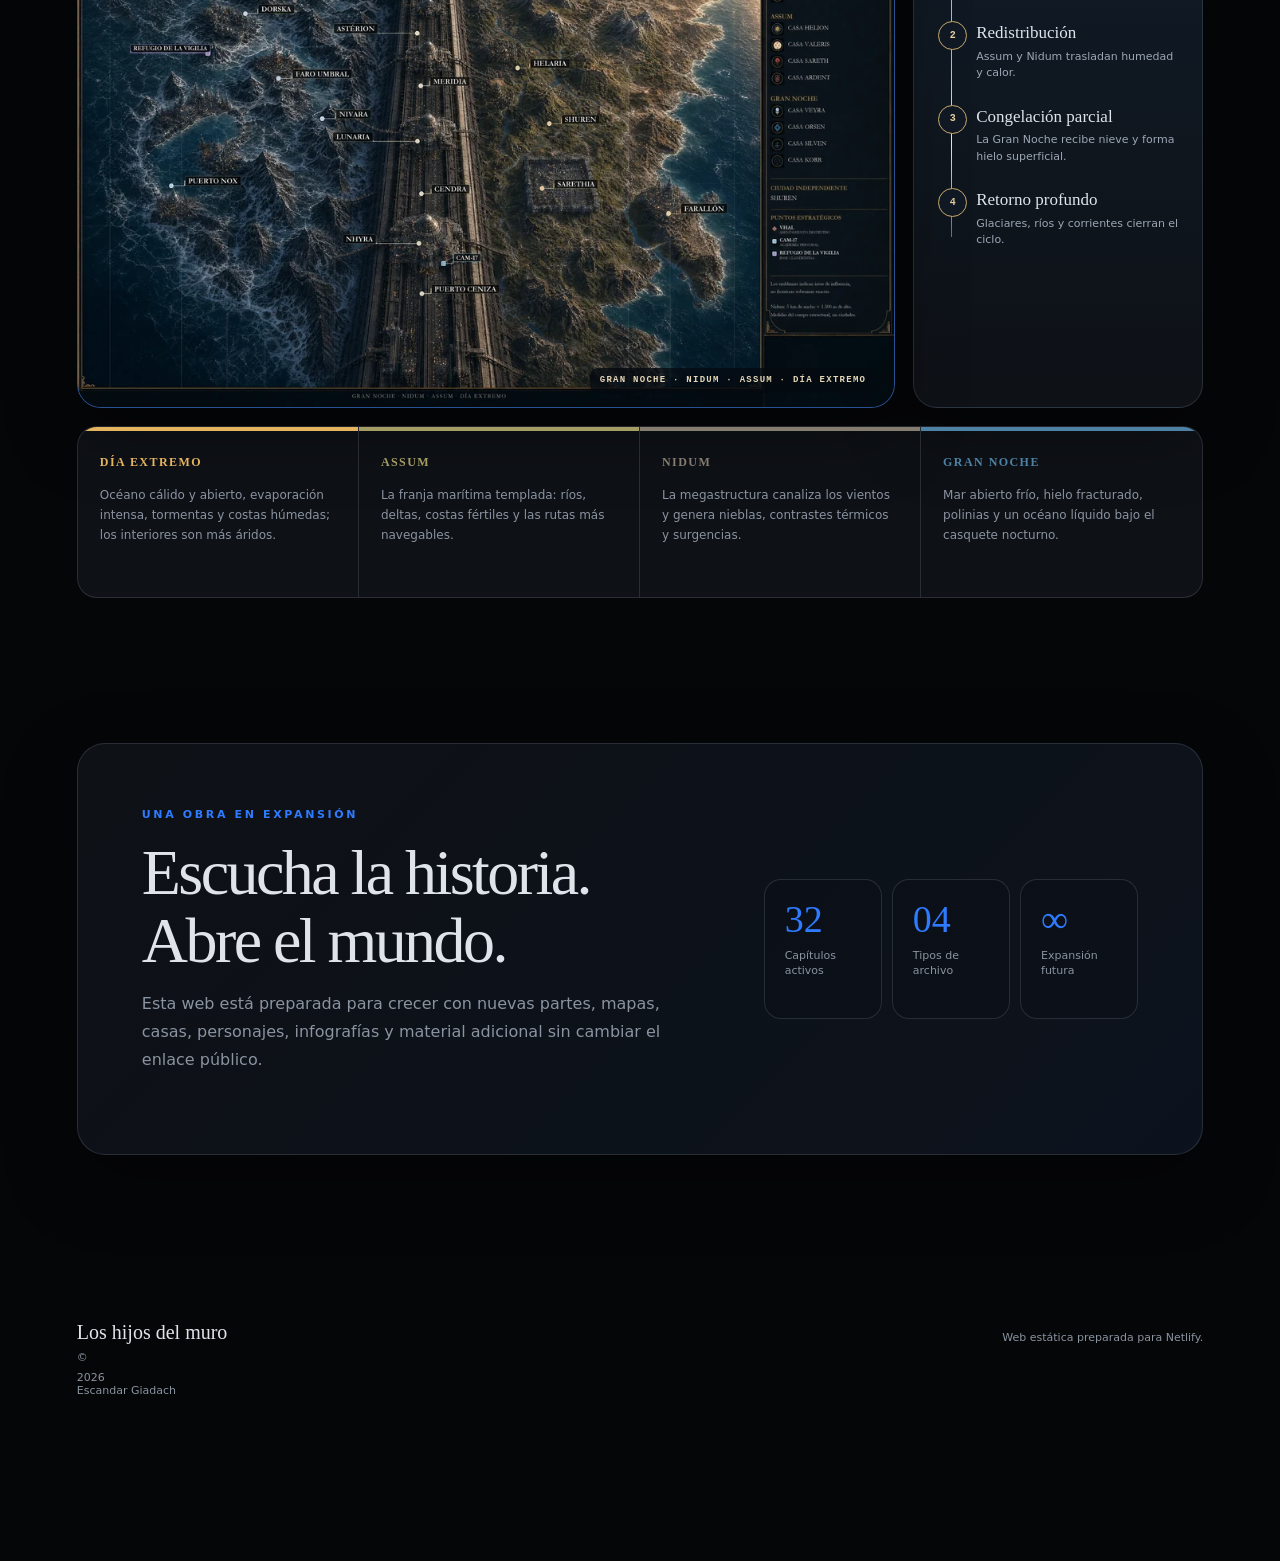
==== commit 6600a706: "Actualizar audiolibro con narracion v26 (32 capitulos completos) - content.js: titulos/archivos de c" ====
--- a/index.html
+++ b/index.html
@@ -178,7 +178,7 @@
           <p>Esta web está preparada para crecer con nuevas partes, mapas, casas, personajes, infografías y material adicional sin cambiar el enlace público.</p>
         </div>
         <div class="world-stats">
-          <article><strong>08</strong><span>Capítulos activos</span></article>
+          <article><strong>32</strong><span>Capítulos activos</span></article>
           <article><strong>04</strong><span>Tipos de archivo</span></article>
           <article><strong>∞</strong><span>Expansión futura</span></article>
         </div>
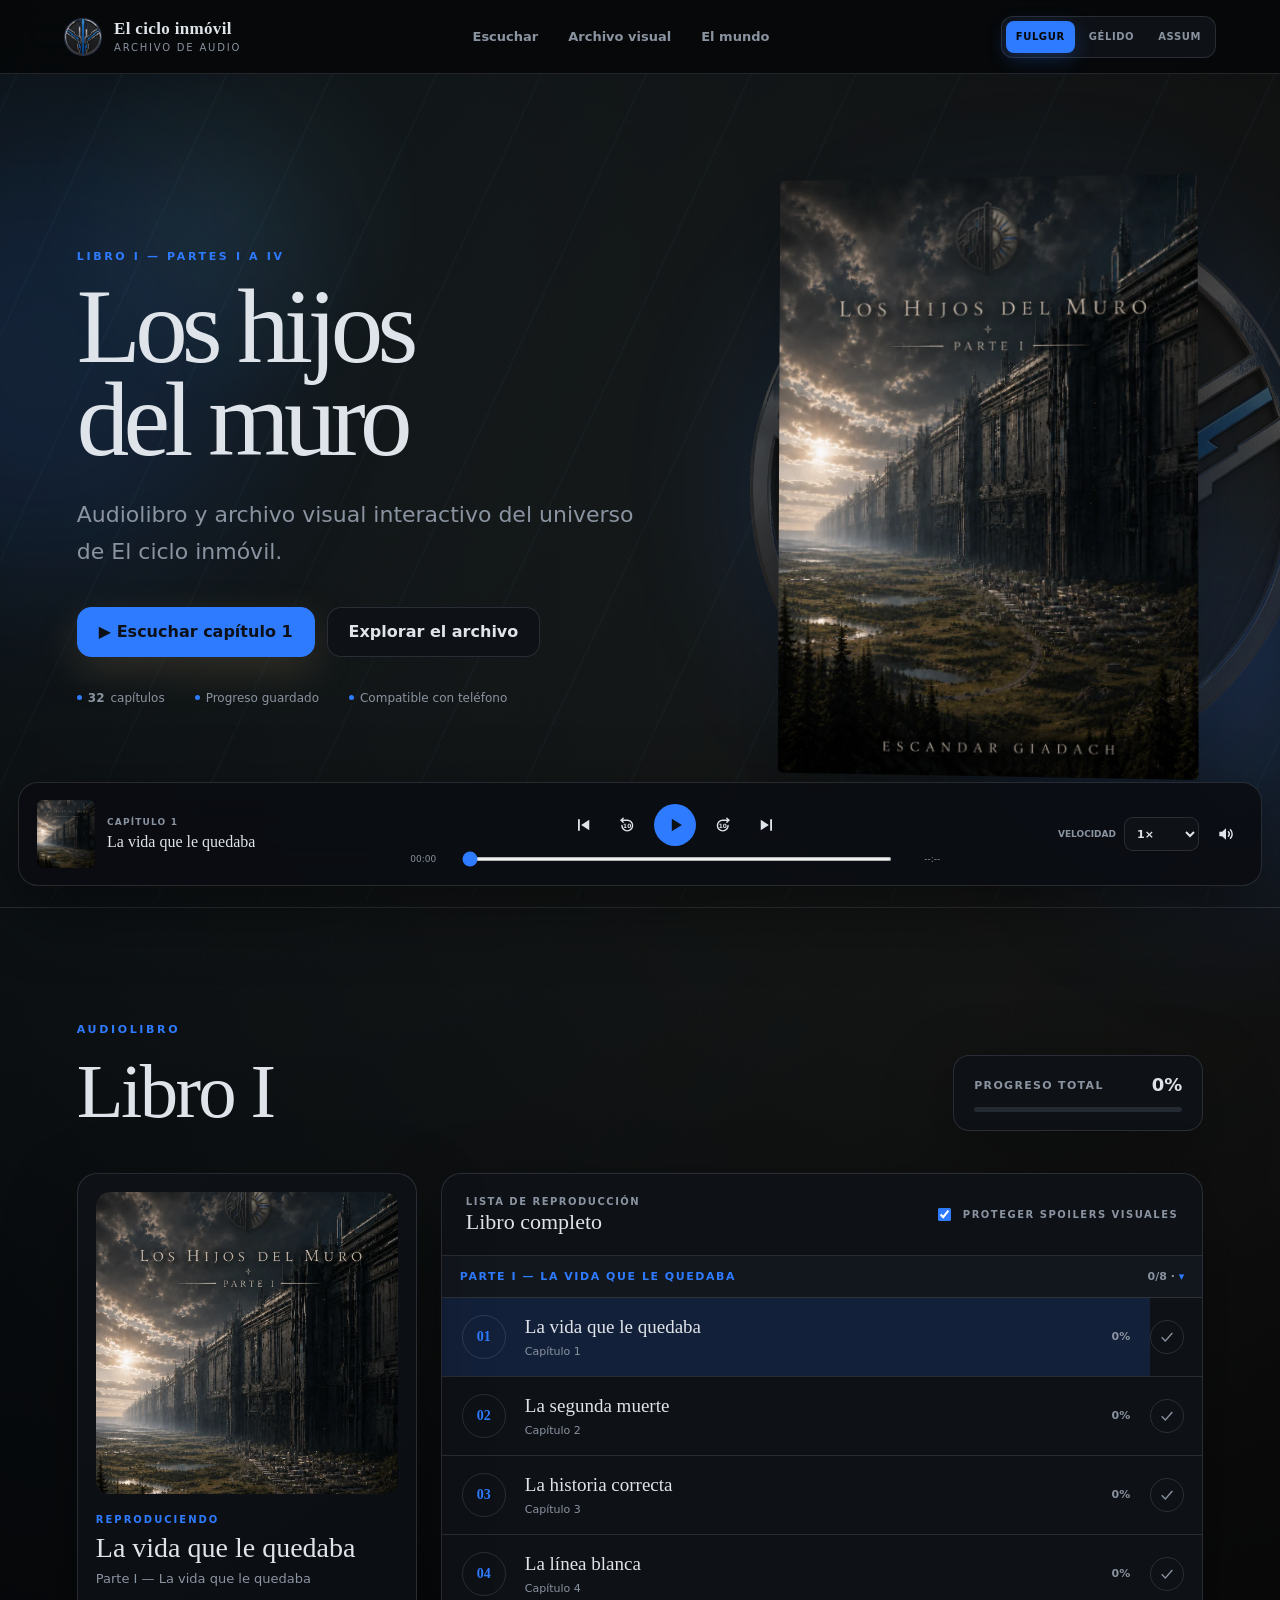
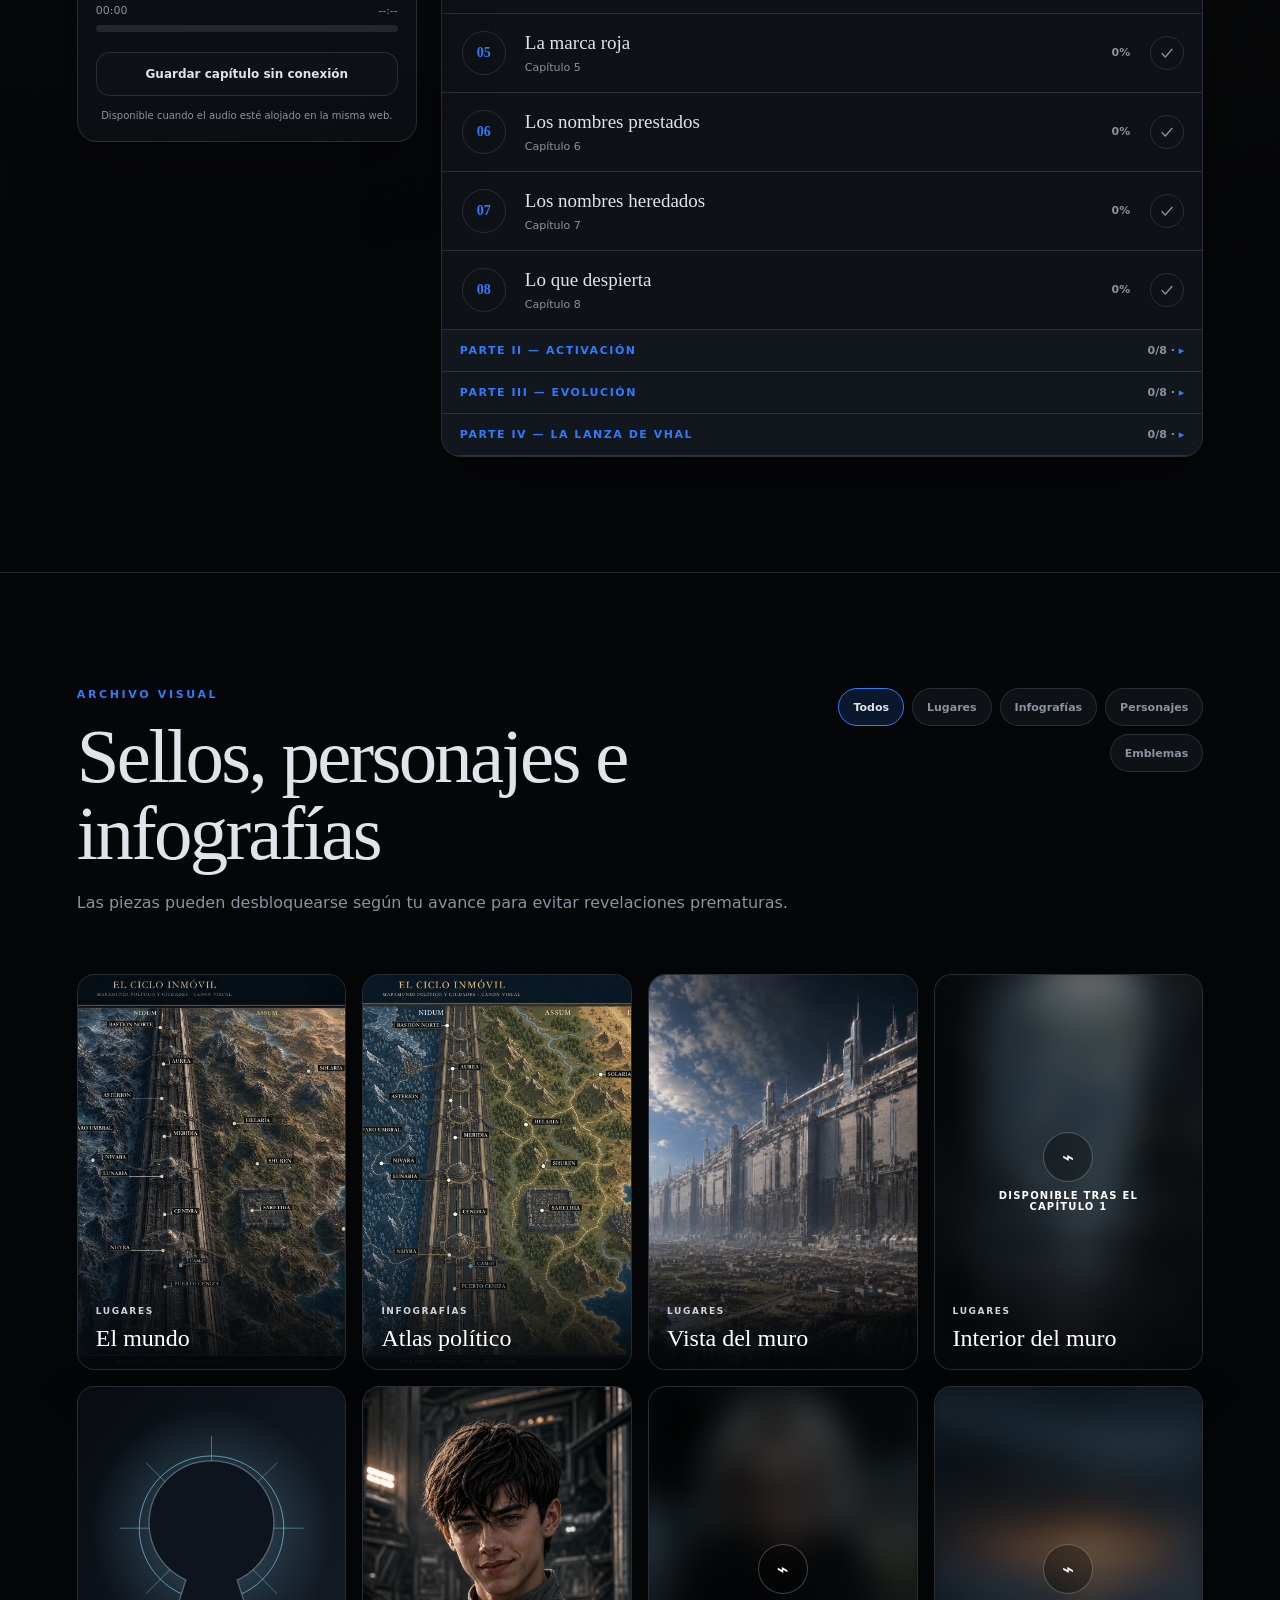
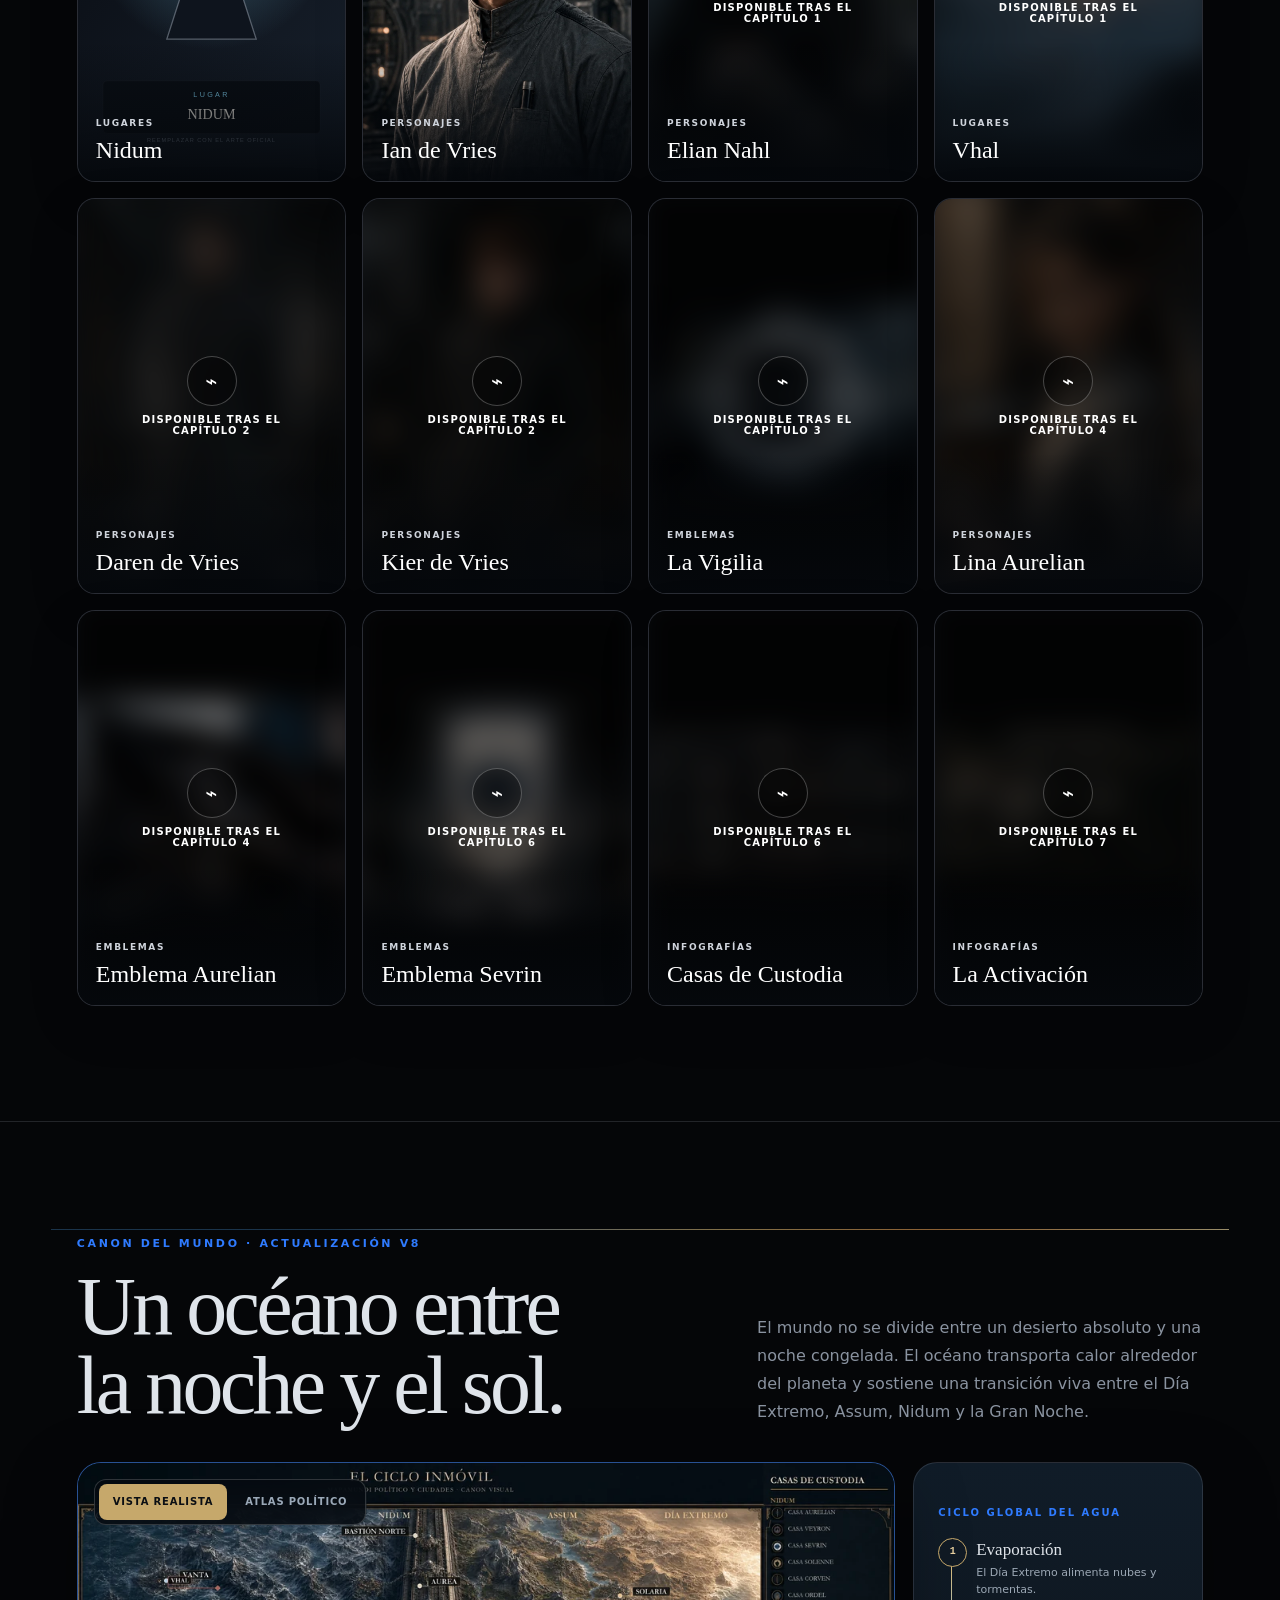
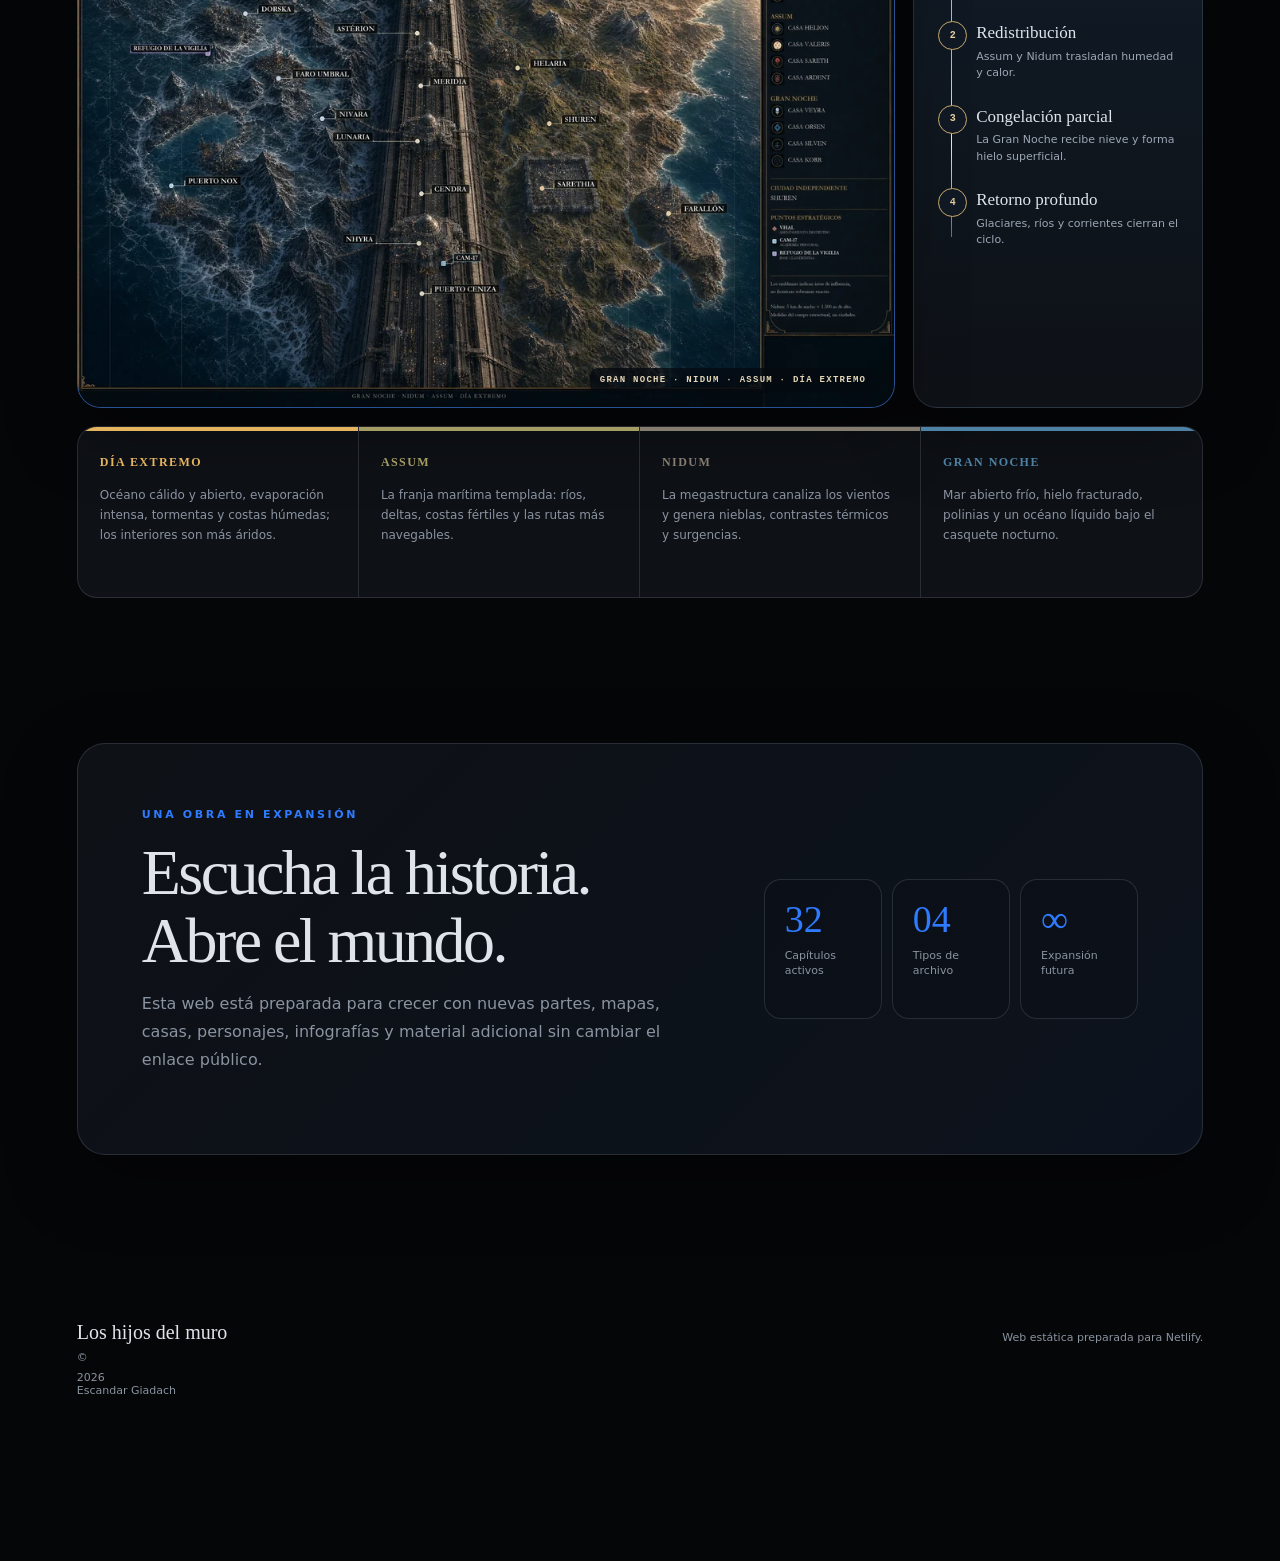
==== commit dd416cda: "Corregir voz del titulo en capitulos de Elian + agregar marcar terminado - gen_chapter.py (fuente de" ====
--- a/index.html
+++ b/index.html
@@ -104,7 +104,7 @@
           <div class="chapter-panel-head">
             <div>
               <span>Lista de reproducción</span>
-              <strong id="playlistTitle">Partes I y II</strong>
+              <strong id="playlistTitle">Libro completo</strong>
             </div>
             <label class="spoiler-toggle">
               <input type="checkbox" id="spoilerToggle" checked>
--- a/styles.css
+++ b/styles.css
@@ -131,12 +131,18 @@
 .chapter-panel-head span{display:block;color:var(--muted);font-size:10px;font-weight:800;letter-spacing:.15em;text-transform:uppercase}.chapter-panel-head strong{display:block;margin-top:4px;font:500 22px/1 Georgia,serif}
 .spoiler-toggle{display:flex;align-items:center;gap:9px;color:var(--muted);font-size:11px;cursor:pointer}.spoiler-toggle input{accent-color:var(--accent)}
 .chapter-list{display:flex;flex-direction:column}
-.chapter-item{display:grid;grid-template-columns:48px minmax(0,1fr) auto;gap:15px;align-items:center;padding:17px 20px;border:0;border-bottom:1px solid var(--line);background:transparent;text-align:left;cursor:pointer;transition:.15s ease}
-.chapter-item:last-child{border-bottom:0}.chapter-item:hover{background:var(--panel-2)}.chapter-item.active{background:var(--accent-soft)}
+.chapter-item-wrap{display:flex;align-items:center;border-bottom:1px solid var(--line)}
+.chapter-item-wrap:last-child{border-bottom:0}
+.chapter-item{flex:1;min-width:0;display:grid;grid-template-columns:48px minmax(0,1fr) auto;gap:15px;align-items:center;padding:17px 20px;border:0;background:transparent;text-align:left;cursor:pointer;transition:.15s ease}
+.chapter-item:hover{background:var(--panel-2)}.chapter-item.active{background:var(--accent-soft)}
 .chapter-number{display:grid;place-items:center;width:44px;height:44px;border:1px solid var(--line);border-radius:50%;color:var(--accent);font:600 14px/1 Georgia,serif}
 .chapter-copy strong{display:block;font:500 19px/1.2 Georgia,serif}.chapter-copy span{display:block;margin-top:6px;color:var(--muted);font-size:11px}
 .chapter-state{min-width:74px;text-align:right}.chapter-state strong{display:block;color:var(--muted);font-size:11px;font-variant-numeric:tabular-nums}.chapter-state .mini-progress{width:72px;height:3px;margin-top:7px;border-radius:999px;background:rgba(127,138,154,.19);overflow:hidden}.chapter-state .mini-progress span{display:block;height:100%;background:var(--accent)}
 .chapter-item.unavailable .chapter-copy span{color:var(--danger)}
+.chapter-done-toggle{display:grid;place-items:center;flex-shrink:0;width:34px;height:34px;margin-right:18px;border:1px solid var(--line);border-radius:50%;background:transparent;color:var(--muted);cursor:pointer;transition:.15s ease}
+.chapter-done-toggle svg{width:16px;height:16px}
+.chapter-done-toggle:hover{border-color:var(--accent);color:var(--accent)}
+.chapter-done-toggle.done{border-color:var(--accent);background:var(--accent-soft);color:var(--accent)}
 
 .archive-section{border-top:1px solid var(--line)}
 .archive-heading{align-items:flex-start}.filter-row{display:flex;flex-wrap:wrap;justify-content:flex-end;gap:8px;max-width:520px}
